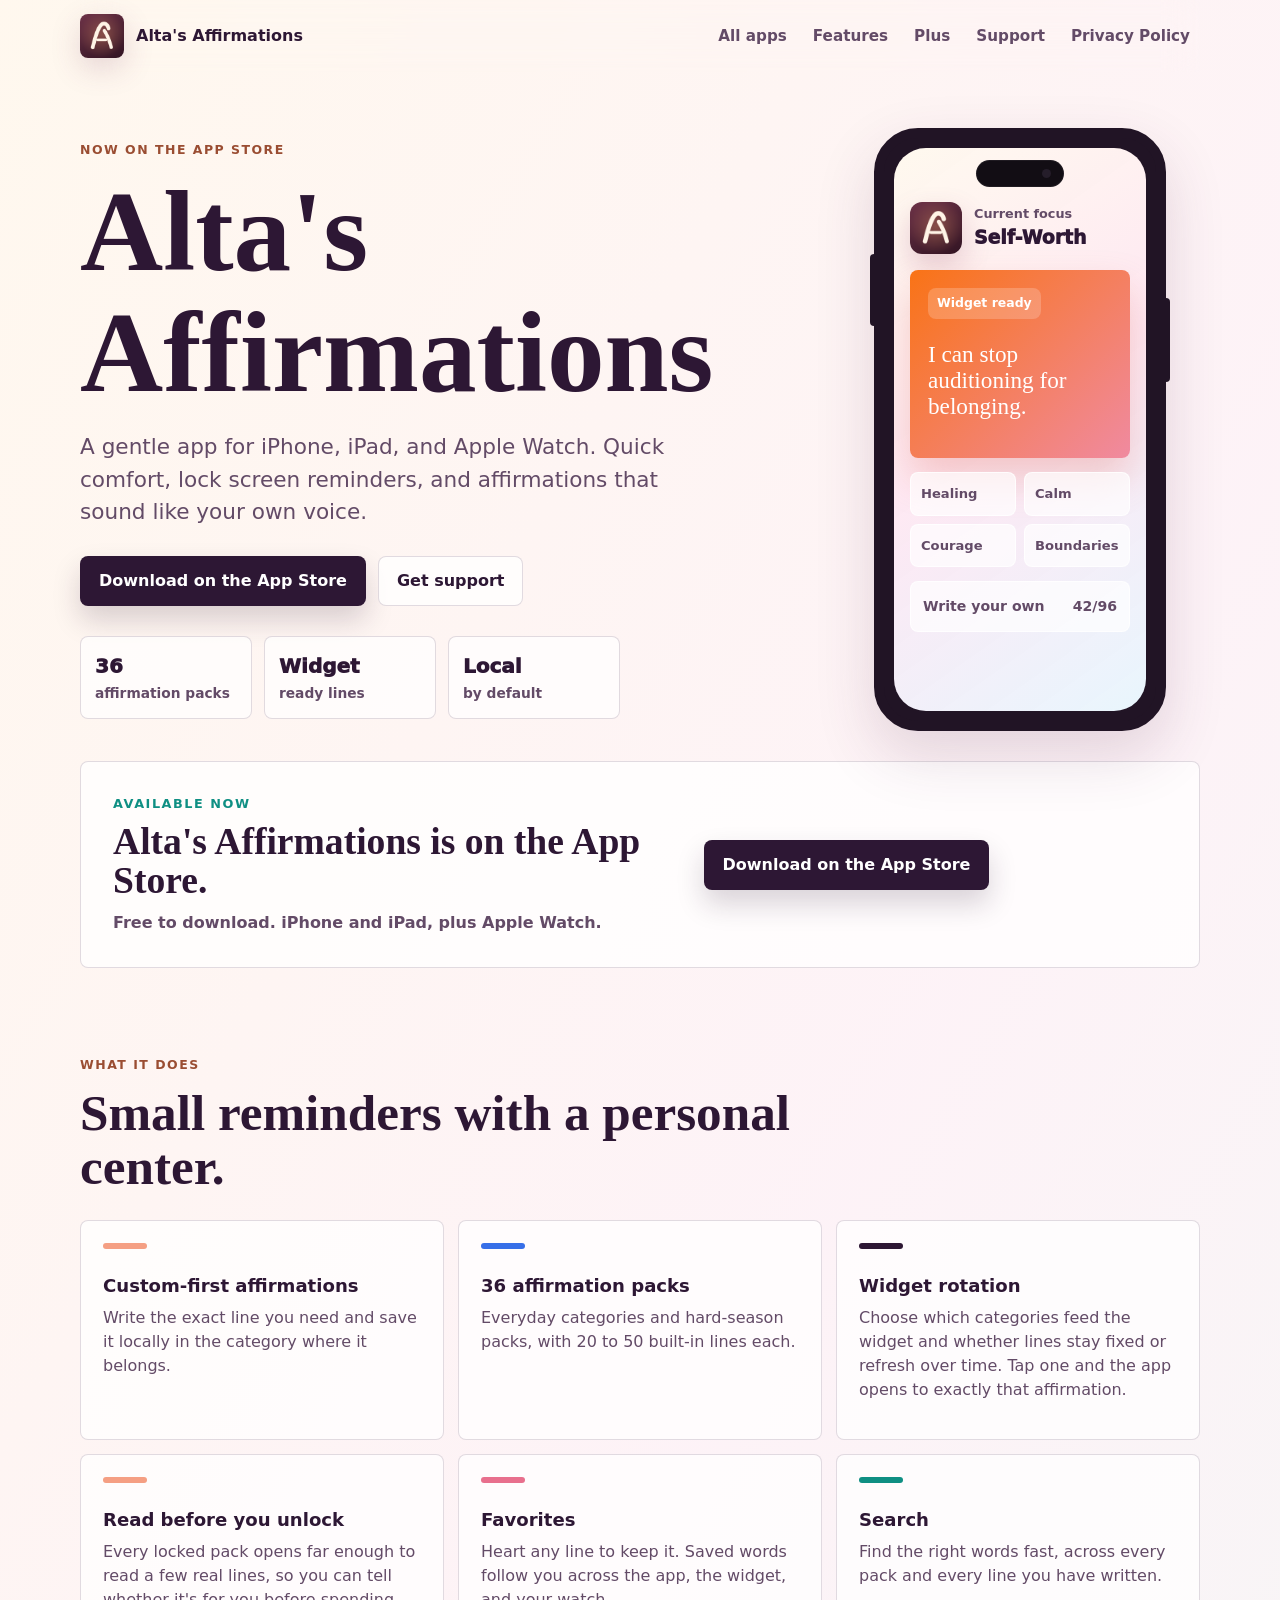
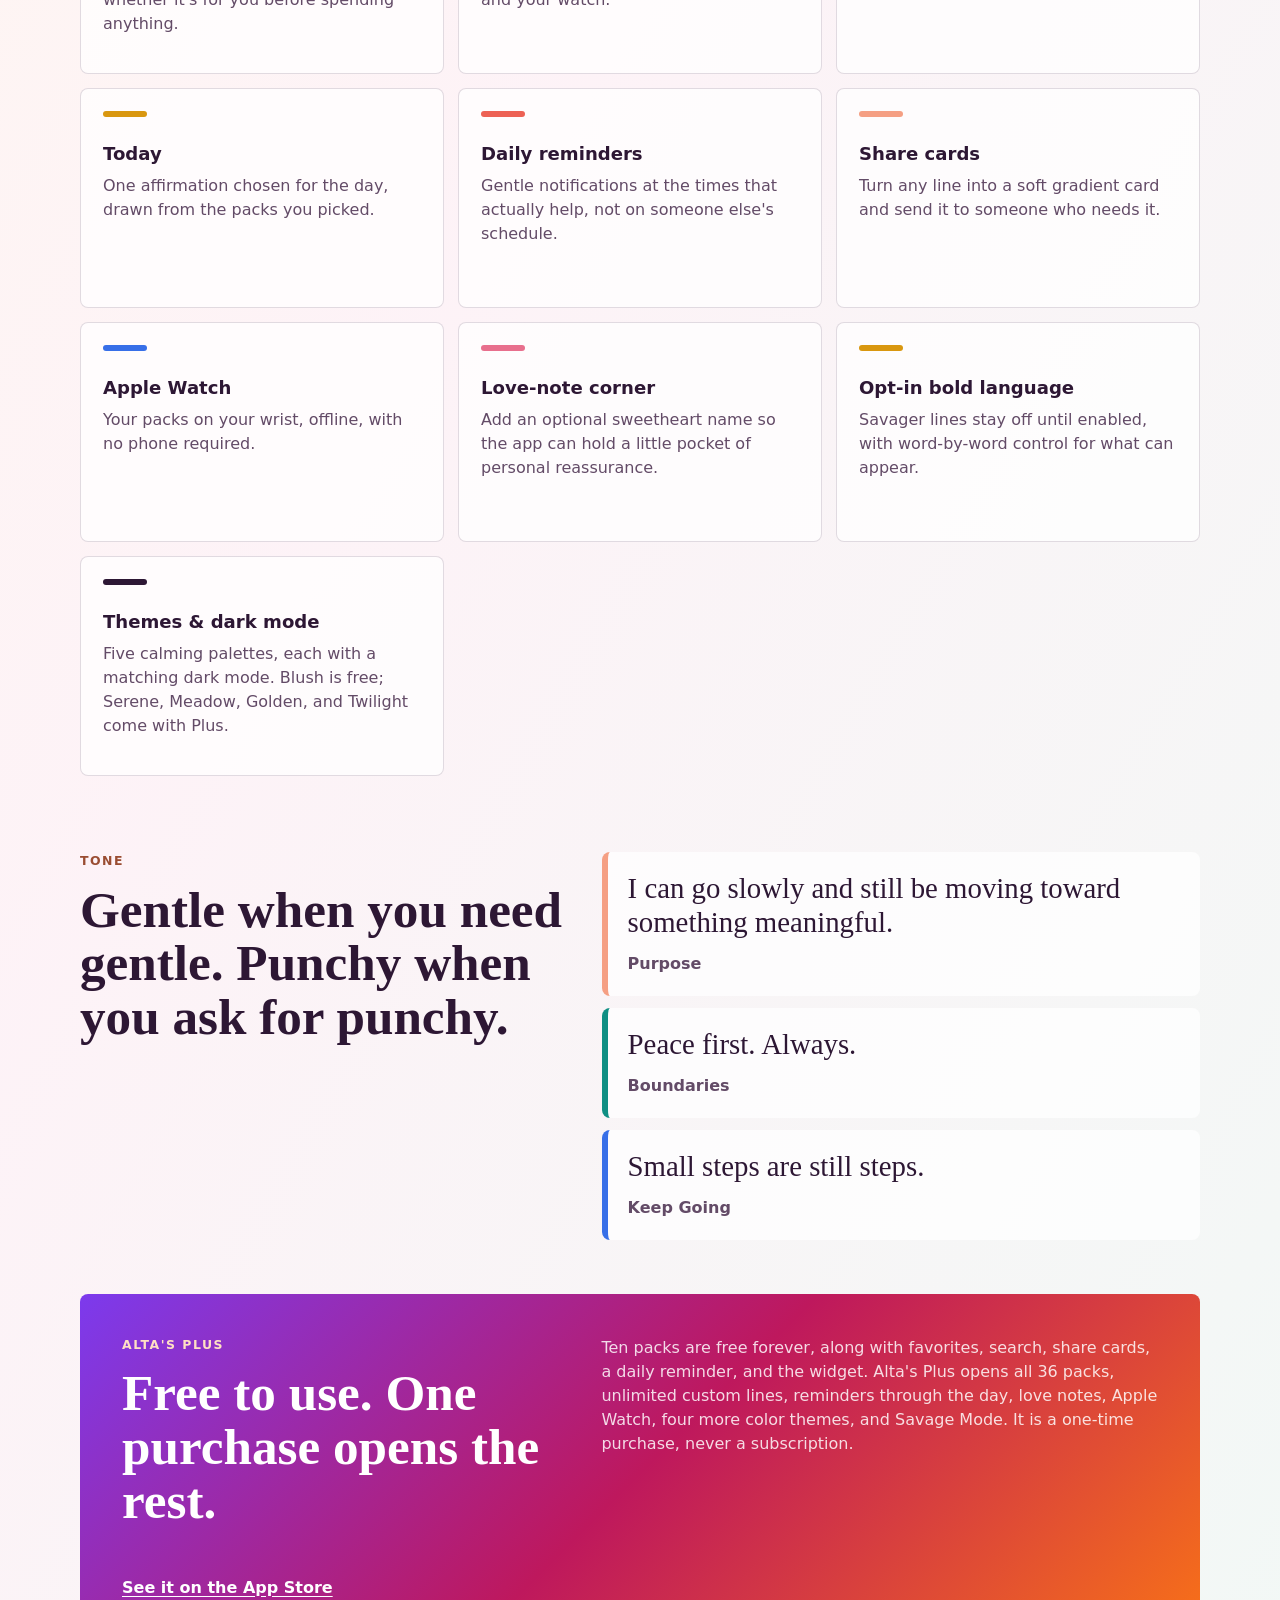
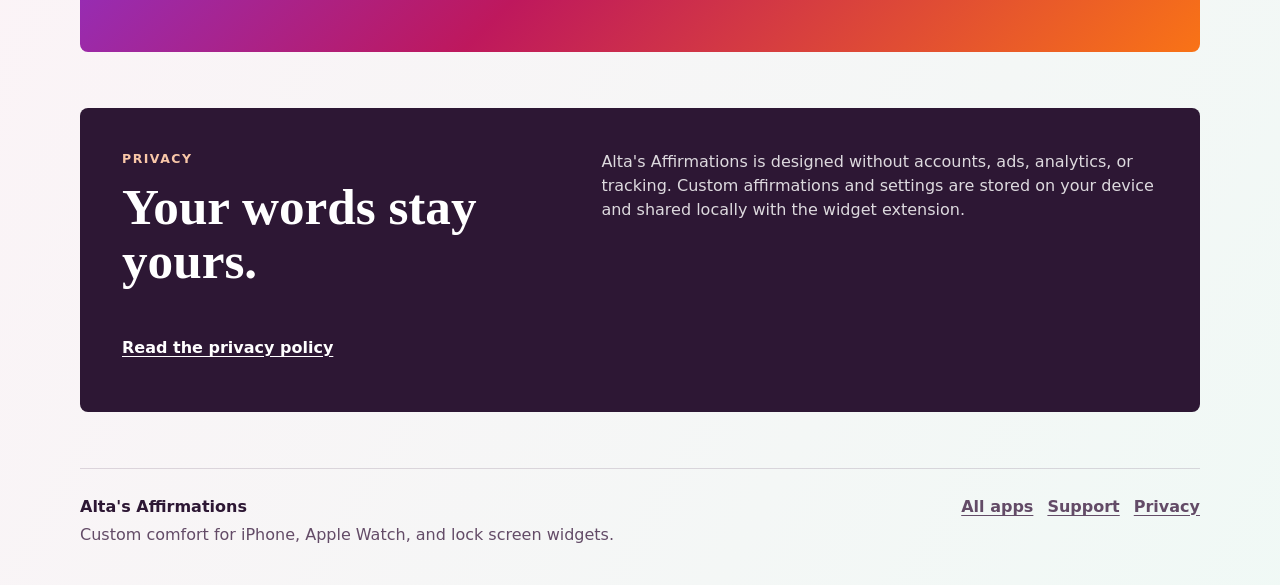
==== alta.html @ 6d61a482 "Not Beaten: three recovery articles, canonicals, sitemap" ====
<!doctype html>
<html lang="en">
  <head>
    <meta charset="utf-8">
    <meta name="viewport" content="width=device-width, initial-scale=1">
    <meta name="apple-itunes-app" content="app-id=6785084491">
    <title>Alta's Affirmations</title>
    <link rel="canonical" href="https://hinkson.github.io/altas-affirmations/alta.html">
    <meta
      name="description"
      content="A custom-first iPhone affirmation app for lock screen widgets, quick comfort, and words that sound like you. Now with Apple Watch, favorites, and dark mode."
    >
    <meta name="theme-color" content="#f6a08d">
    <meta property="og:title" content="Alta's Affirmations">
    <meta
      property="og:description"
      content="Custom affirmations, 36 life-event packs, lock screen widgets, and Apple Watch. Free to use, with a one-time unlock for the full library."
    >
    <meta property="og:type" content="website">
    <meta property="og:image" content="assets/app-icon.png">
    <link rel="icon" href="assets/app-icon.png">
    <link rel="apple-touch-icon" href="assets/app-icon.png">
    <link rel="manifest" href="site.webmanifest">
    <link rel="stylesheet" href="styles.css?v=studio-1">
  </head>
  <body>
    <a class="skip-link" href="#main">Skip to content</a>

    <header class="site-header">
      <a class="brand" href="alta.html" aria-label="Alta's Affirmations home">
        <img src="assets/app-icon.png" alt="" width="44" height="44">
        <span>Alta's Affirmations</span>
      </a>

      <nav class="site-nav" aria-label="Main navigation">
        <a href="index.html">All apps</a>
        <a href="#features">Features</a>
        <a href="#plus">Plus</a>
        <a href="support.html">Support</a>
        <a href="privacy.html">Privacy Policy</a>
      </nav>
    </header>

    <main id="main">
      <section class="hero section-band">
        <div class="hero-copy">
          <p class="eyebrow">Now on the App Store</p>
          <h1>Alta's Affirmations</h1>
          <p class="hero-lede">
            A gentle app for iPhone, iPad, and Apple Watch. Quick comfort, lock screen reminders, and affirmations that sound like your own voice.
          </p>
          <div class="hero-actions" aria-label="Primary actions">
            <a class="button button-primary" href="https://apps.apple.com/us/app/altas-affirmations/id6785084491" target="_blank" rel="noopener">Download on the App Store</a>
            <a class="button button-secondary" href="support.html">Get support</a>
          </div>
          <dl class="hero-stats" aria-label="App highlights">
            <div>
              <dt>36</dt>
              <dd>affirmation packs</dd>
            </div>
            <div>
              <dt>Widget</dt>
              <dd>ready lines</dd>
            </div>
            <div>
              <dt>Local</dt>
              <dd>by default</dd>
            </div>
          </dl>
        </div>

        <div class="hero-visual" aria-label="Preview of Alta's Affirmations">
          <div class="phone-frame">
            <span class="phone-island" aria-hidden="true"></span>
            <div class="phone-screen">
              <div class="screen-top">
                <img src="assets/app-icon.png" alt="" width="60" height="60">
                <div>
                  <p class="screen-kicker">Current focus</p>
                  <p class="screen-title">Self-Worth</p>
                </div>
              </div>

              <div class="affirmation-preview">
                <p class="preview-tag">Widget ready</p>
                <p class="preview-quote">I can stop auditioning for belonging.</p>
              </div>

              <div class="mini-grid" aria-hidden="true">
                <span>Healing</span>
                <span>Calm</span>
                <span>Courage</span>
                <span>Boundaries</span>
              </div>

              <div class="composer-preview" aria-hidden="true">
                <span>Write your own</span>
                <strong>42/96</strong>
              </div>
            </div>
          </div>
        </div>
      </section>

      <section class="launch-strip" id="app-store" aria-label="Availability">
        <div>
          <p class="strip-label">Available now</p>
          <h2>Alta's Affirmations is on the App Store.</h2>
          <p class="launch-note">Free to download. iPhone and iPad, plus Apple Watch.</p>
        </div>
        <p class="launch-cta">
          <a class="button button-primary" href="https://apps.apple.com/us/app/altas-affirmations/id6785084491" target="_blank" rel="noopener">Download on the App Store</a>
        </p>
      </section>

      <section class="section-band section-content" id="features">
        <div class="section-heading">
          <p class="eyebrow">What it does</p>
          <h2>Small reminders with a personal center.</h2>
        </div>

        <div class="feature-grid">
          <article class="feature-card">
            <span class="feature-mark mark-peach"></span>
            <h3>Custom-first affirmations</h3>
            <p>Write the exact line you need and save it locally in the category where it belongs.</p>
          </article>

          <article class="feature-card">
            <span class="feature-mark mark-blue"></span>
            <h3>36 affirmation packs</h3>
            <p>Everyday categories and hard-season packs, with 20 to 50 built-in lines each.</p>
          </article>

          <article class="feature-card">
            <span class="feature-mark mark-ink"></span>
            <h3>Widget rotation</h3>
            <p>Choose which categories feed the widget and whether lines stay fixed or refresh over time. Tap one and the app opens to exactly that affirmation.</p>
          </article>

          <article class="feature-card">
            <span class="feature-mark mark-peach"></span>
            <h3>Read before you unlock</h3>
            <p>Every locked pack opens far enough to read a few real lines, so you can tell whether it's for you before spending anything.</p>
          </article>

          <article class="feature-card">
            <span class="feature-mark mark-rose"></span>
            <h3>Favorites</h3>
            <p>Heart any line to keep it. Saved words follow you across the app, the widget, and your watch.</p>
          </article>

          <article class="feature-card">
            <span class="feature-mark mark-teal"></span>
            <h3>Search</h3>
            <p>Find the right words fast, across every pack and every line you have written.</p>
          </article>

          <article class="feature-card">
            <span class="feature-mark mark-gold"></span>
            <h3>Today</h3>
            <p>One affirmation chosen for the day, drawn from the packs you picked.</p>
          </article>

          <article class="feature-card">
            <span class="feature-mark mark-coral"></span>
            <h3>Daily reminders</h3>
            <p>Gentle notifications at the times that actually help, not on someone else's schedule.</p>
          </article>

          <article class="feature-card">
            <span class="feature-mark mark-peach"></span>
            <h3>Share cards</h3>
            <p>Turn any line into a soft gradient card and send it to someone who needs it.</p>
          </article>

          <article class="feature-card">
            <span class="feature-mark mark-blue"></span>
            <h3>Apple Watch</h3>
            <p>Your packs on your wrist, offline, with no phone required.</p>
          </article>

          <article class="feature-card">
            <span class="feature-mark mark-rose"></span>
            <h3>Love-note corner</h3>
            <p>Add an optional sweetheart name so the app can hold a little pocket of personal reassurance.</p>
          </article>

          <article class="feature-card">
            <span class="feature-mark mark-gold"></span>
            <h3>Opt-in bold language</h3>
            <p>Savager lines stay off until enabled, with word-by-word control for what can appear.</p>
          </article>

          <article class="feature-card">
            <span class="feature-mark mark-ink"></span>
            <h3>Themes &amp; dark mode</h3>
            <p>Five calming palettes, each with a matching dark mode. Blush is free; Serene, Meadow, Golden, and Twilight come with Plus.</p>
          </article>
        </div>
      </section>

      <section class="section-band split-section">
        <div class="section-heading">
          <p class="eyebrow">Tone</p>
          <h2>Gentle when you need gentle. Punchy when you ask for punchy.</h2>
        </div>
        <div class="quote-stack" aria-label="Example affirmation styles">
          <figure>
            <blockquote>I can go slowly and still be moving toward something meaningful.</blockquote>
            <figcaption>Purpose</figcaption>
          </figure>
          <figure>
            <blockquote>Peace first. Always.</blockquote>
            <figcaption>Boundaries</figcaption>
          </figure>
          <figure>
            <blockquote>Small steps are still steps.</blockquote>
            <figcaption>Keep Going</figcaption>
          </figure>
        </div>
      </section>

      <section class="privacy-panel privacy-panel--plus" id="plus">
        <div>
          <p class="eyebrow">Alta's Plus</p>
          <h2>Free to use. One purchase opens the rest.</h2>
        </div>
        <p>
          Ten packs are free forever, along with favorites, search, share cards, a daily reminder, and the widget. Alta's Plus opens all 36 packs, unlimited custom lines, reminders through the day, love notes, Apple Watch, four more color themes, and Savage Mode. It is a one-time purchase, never a subscription.
        </p>
        <a class="text-link" href="https://apps.apple.com/us/app/altas-affirmations/id6785084491" target="_blank" rel="noopener">See it on the App Store</a>
      </section>

      <section class="privacy-panel" id="privacy">
        <div>
          <p class="eyebrow">Privacy</p>
          <h2>Your words stay yours.</h2>
        </div>
        <p>
          Alta's Affirmations is designed without accounts, ads, analytics, or tracking. Custom affirmations and settings are stored on your device and shared locally with the widget extension.
        </p>
        <a class="text-link" href="privacy.html">Read the privacy policy</a>
      </section>
    </main>

    <footer class="site-footer">
      <div>
        <strong>Alta's Affirmations</strong>
        <p>Custom comfort for iPhone, Apple Watch, and lock screen widgets.</p>
      </div>
      <nav aria-label="Footer navigation">
        <a href="index.html">All apps</a>
        <a href="support.html">Support</a>
        <a href="privacy.html">Privacy</a>
      </nav>
    </footer>
  </body>
</html>
---- styles.css ----
:root {
  color-scheme: light;
  --ink: #2d1734;
  --muted: #634b67;
  --soft: #fff7f0;
  --paper: #fffdfa;
  --line: rgba(71, 38, 78, 0.16);
  --peach: #f59f83;
  --rose: #e86f8d;
  --teal: #0f8f83;
  --teal-soft: #35b0a3;
  --blue: #376fe8;
  --gold: #d9970f;
  --purple: #6d3bc5;
  --coral: #ed6154;
  --coral-soft: #f89652;
  --shadow: 0 24px 60px rgba(84, 45, 79, 0.16);
  --max: 1120px;
}

* {
  box-sizing: border-box;
}

html {
  scroll-behavior: smooth;
}

body {
  min-width: 320px;
  margin: 0;
  color: var(--ink);
  background:
    linear-gradient(120deg, rgba(255, 248, 238, 0.94), rgba(253, 242, 248, 0.88) 44%, rgba(239, 249, 246, 0.92)),
    var(--soft);
  font-family: ui-sans-serif, system-ui, -apple-system, BlinkMacSystemFont, "Segoe UI", sans-serif;
  line-height: 1.5;
}

img {
  display: block;
  max-width: 100%;
}

a {
  color: inherit;
}

.skip-link {
  position: absolute;
  top: 12px;
  left: 12px;
  z-index: 100;
  transform: translateY(-160%);
  border: 1px solid var(--line);
  border-radius: 8px;
  padding: 10px 12px;
  background: var(--paper);
  color: var(--ink);
  font-weight: 700;
}

.skip-link:focus {
  transform: translateY(0);
}

.site-header {
  position: sticky;
  top: 0;
  z-index: 20;
  display: flex;
  align-items: center;
  justify-content: space-between;
  gap: 24px;
  width: min(100% - 32px, var(--max));
  margin: 0 auto;
  padding: 14px 0;
  backdrop-filter: blur(16px);
}

.brand {
  display: inline-flex;
  align-items: center;
  gap: 12px;
  min-width: fit-content;
  text-decoration: none;
  font-weight: 800;
  letter-spacing: 0;
}

.brand img {
  border-radius: 8px;
  box-shadow: 0 10px 30px rgba(117, 55, 90, 0.18);
}

.site-nav {
  display: flex;
  align-items: center;
  justify-content: flex-end;
  gap: 6px;
  flex-wrap: wrap;
  color: var(--muted);
  font-size: 0.95rem;
  font-weight: 700;
}

.site-nav a {
  border-radius: 8px;
  padding: 8px 10px;
  text-decoration: none;
}

.site-nav a:hover,
.site-nav a:focus-visible,
.site-nav a[aria-current="page"] {
  background: rgba(255, 255, 255, 0.68);
  color: var(--ink);
  outline: none;
}

.section-band {
  width: min(100% - 32px, var(--max));
  margin: 0 auto;
}

.hero {
  display: grid;
  grid-template-columns: minmax(0, 1fr) minmax(280px, 360px);
  gap: clamp(32px, 6vw, 76px);
  align-items: center;
  padding: clamp(32px, 6vw, 56px) 0 30px;
}

.hero-copy {
  max-width: 680px;
}

.eyebrow {
  margin: 0 0 12px;
  color: #9a4d32;
  font-size: 0.78rem;
  font-weight: 900;
  letter-spacing: 0.12em;
  text-transform: uppercase;
}

h1,
h2,
h3,
p {
  margin-top: 0;
}

h1,
h2,
h3 {
  line-height: 1.05;
  letter-spacing: 0;
}

h1 {
  max-width: 780px;
  margin-bottom: 18px;
  font-family: ui-serif, Georgia, Cambria, "Times New Roman", serif;
  font-size: clamp(3.3rem, 9vw, 7.4rem);
}

h2 {
  margin-bottom: 14px;
  font-family: ui-serif, Georgia, Cambria, "Times New Roman", serif;
  font-size: clamp(2rem, 4vw, 3.4rem);
}

h3 {
  margin-bottom: 10px;
  font-size: 1.13rem;
}

.hero-lede {
  max-width: 640px;
  margin-bottom: 28px;
  color: var(--muted);
  font-size: clamp(1.1rem, 2vw, 1.35rem);
}

.hero-actions {
  display: flex;
  flex-wrap: wrap;
  gap: 12px;
  margin-bottom: 30px;
}

.button {
  display: inline-flex;
  align-items: center;
  justify-content: center;
  min-height: 48px;
  border: 1px solid transparent;
  border-radius: 8px;
  padding: 12px 18px;
  text-decoration: none;
  font-weight: 900;
}

.button-primary {
  background: var(--ink);
  color: #fff;
  box-shadow: 0 14px 28px rgba(45, 23, 52, 0.18);
}

.button-primary:hover,
.button-primary:focus-visible {
  background: #422449;
}

.button-secondary {
  border-color: var(--line);
  background: rgba(255, 255, 255, 0.76);
  color: var(--ink);
}

.button-secondary:hover,
.button-secondary:focus-visible {
  background: #fff;
}

.hero-stats {
  display: grid;
  grid-template-columns: repeat(3, minmax(0, 1fr));
  gap: 12px;
  max-width: 540px;
  margin: 0;
}

.hero-stats div {
  border: 1px solid var(--line);
  border-radius: 8px;
  padding: 14px;
  background: rgba(255, 255, 255, 0.7);
}

.hero-stats dt {
  font-size: 1.25rem;
  font-weight: 950;
}

.hero-stats dd {
  margin: 2px 0 0;
  color: var(--muted);
  font-size: 0.86rem;
  font-weight: 700;
}

.hero-visual {
  display: flex;
  justify-content: center;
}

.phone-frame {
  position: relative;
  width: min(100%, 292px);
  aspect-ratio: 9 / 18.6;
  border: 10px solid #211425;
  border-radius: 44px;
  padding: 10px;
  background: #211425;
  box-shadow: var(--shadow);
}

.phone-frame::before,
.phone-frame::after {
  content: "";
  position: absolute;
  background: #211425;
}

.phone-frame::before {
  left: -14px;
  top: 116px;
  width: 4px;
  height: 72px;
  border-radius: 4px 0 0 4px;
}

.phone-frame::after {
  right: -14px;
  top: 160px;
  width: 4px;
  height: 84px;
  border-radius: 0 4px 4px 0;
}

.phone-island {
  position: absolute;
  top: 22px;
  left: 50%;
  z-index: 2;
  width: 88px;
  height: 27px;
  transform: translateX(-50%);
  border-radius: 999px;
  background: #120d14;
  box-shadow: inset 0 0 0 1px rgba(255, 255, 255, 0.06);
}

.phone-island::after {
  content: "";
  position: absolute;
  top: 9px;
  right: 13px;
  width: 9px;
  height: 9px;
  border-radius: 50%;
  background: #251d2a;
}

.phone-screen {
  display: flex;
  flex-direction: column;
  height: 100%;
  min-height: 0;
  overflow: hidden;
  border-radius: 32px;
  padding: 54px 16px 16px;
  background:
    linear-gradient(145deg, rgba(255, 249, 239, 0.96), rgba(254, 231, 243, 0.95) 48%, rgba(230, 246, 255, 0.9)),
    #fff6ef;
}

.screen-top {
  display: flex;
  align-items: center;
  gap: 12px;
  margin-bottom: 16px;
}

.screen-top img {
  width: 52px;
  height: 52px;
  border-radius: 12px;
  box-shadow: 0 12px 28px rgba(144, 59, 94, 0.22);
}

.screen-kicker,
.screen-title {
  margin: 0;
}

.screen-kicker {
  color: var(--muted);
  font-size: 0.8rem;
  font-weight: 800;
}

.screen-title {
  font-size: 1.18rem;
  font-weight: 950;
}

.affirmation-preview {
  min-height: 188px;
  border-radius: 8px;
  padding: 18px;
  background: linear-gradient(135deg, #f97316, #f08aa0);
  color: #fff;
  box-shadow: 0 20px 38px rgba(218, 103, 85, 0.28);
}

.preview-tag {
  display: inline-flex;
  margin-bottom: 22px;
  border-radius: 8px;
  padding: 6px 9px;
  background: rgba(255, 255, 255, 0.2);
  font-size: 0.78rem;
  font-weight: 900;
}

.preview-quote {
  margin: 0;
  font-family: ui-serif, Georgia, Cambria, "Times New Roman", serif;
  font-size: 1.45rem;
  line-height: 1.12;
}

.mini-grid {
  display: grid;
  grid-template-columns: repeat(2, minmax(0, 1fr));
  gap: 8px;
  margin-top: 14px;
}

.mini-grid span,
.composer-preview {
  border: 1px solid rgba(255, 255, 255, 0.78);
  border-radius: 8px;
  background: rgba(255, 255, 255, 0.68);
  color: var(--muted);
  font-weight: 850;
}

.mini-grid span {
  padding: 11px 10px;
  font-size: 0.82rem;
}

.composer-preview {
  display: flex;
  justify-content: space-between;
  gap: 12px;
  margin-top: 14px;
  padding: 14px 12px;
  font-size: 0.88rem;
}

.launch-strip {
  display: grid;
  grid-template-columns: minmax(0, 1.1fr) minmax(220px, 0.9fr);
  gap: 24px;
  align-items: center;
  width: min(100% - 32px, var(--max));
  margin: 0 auto 34px;
  border: 1px solid var(--line);
  border-radius: 8px;
  padding: clamp(22px, 4vw, 32px);
  background: rgba(255, 255, 255, 0.76);
}

.strip-label {
  margin-bottom: 8px;
  color: var(--teal);
  font-size: 0.8rem;
  font-weight: 900;
  letter-spacing: 0.12em;
  text-transform: uppercase;
}

.launch-strip h2 {
  margin: 0;
  font-size: clamp(1.5rem, 3vw, 2.35rem);
}

.launch-note {
  margin-top: 10px;
}

.launch-strip p:last-child {
  margin-bottom: 0;
  color: var(--muted);
  font-weight: 650;
}

.section-content {
  padding: 54px 0 22px;
}

.section-heading {
  max-width: 760px;
  margin-bottom: 26px;
}

.section-heading p:last-child {
  color: var(--muted);
}

.feature-grid {
  display: grid;
  grid-template-columns: repeat(3, minmax(0, 1fr));
  gap: 14px;
}

.feature-card {
  min-height: 220px;
  border: 1px solid var(--line);
  border-radius: 8px;
  padding: 22px;
  background: rgba(255, 255, 255, 0.74);
}

.feature-card p {
  margin-bottom: 0;
  color: var(--muted);
}

.feature-mark {
  display: block;
  width: 44px;
  height: 6px;
  margin-bottom: 28px;
  border-radius: 8px;
}

.mark-peach {
  background: var(--peach);
}

.mark-teal {
  background: var(--teal);
}

.mark-blue {
  background: var(--blue);
}

.mark-rose {
  background: var(--rose);
}

.mark-gold {
  background: var(--gold);
}

.mark-ink {
  background: var(--ink);
}

.split-section {
  display: grid;
  grid-template-columns: minmax(0, 0.9fr) minmax(320px, 1.1fr);
  gap: 32px;
  align-items: start;
  padding: 54px 0;
}

.quote-stack {
  display: grid;
  gap: 12px;
}

.quote-stack figure {
  margin: 0;
  border-left: 6px solid var(--peach);
  border-radius: 8px;
  padding: 20px;
  background: rgba(255, 255, 255, 0.76);
}

.quote-stack figure:nth-child(2) {
  border-left-color: var(--teal);
}

.quote-stack figure:nth-child(3) {
  border-left-color: var(--blue);
}

.quote-stack blockquote {
  margin: 0 0 12px;
  font-family: ui-serif, Georgia, Cambria, "Times New Roman", serif;
  font-size: clamp(1.25rem, 3vw, 1.8rem);
  line-height: 1.18;
}

.quote-stack figcaption {
  color: var(--muted);
  font-weight: 850;
}

.privacy-panel {
  display: grid;
  grid-template-columns: minmax(0, 0.9fr) minmax(280px, 1.1fr);
  gap: 24px;
  width: min(100% - 32px, var(--max));
  margin: 0 auto 56px;
  border-radius: 8px;
  padding: clamp(24px, 5vw, 42px);
  background: #2d1734;
  color: #fff;
}

.privacy-panel .eyebrow {
  color: #f9c7a8;
}

.privacy-panel p {
  color: rgba(255, 255, 255, 0.84);
}

.privacy-panel .text-link {
  color: #fff;
}

.text-link {
  display: inline-flex;
  align-items: center;
  min-height: 44px;
  color: var(--purple);
  font-weight: 900;
  text-underline-offset: 0.2em;
}

.site-footer {
  display: flex;
  align-items: flex-start;
  justify-content: space-between;
  gap: 24px;
  width: min(100% - 32px, var(--max));
  margin: 0 auto;
  border-top: 1px solid var(--line);
  padding: 26px 0 38px;
  color: var(--muted);
}

.site-footer strong {
  display: block;
  margin-bottom: 4px;
  color: var(--ink);
}

.site-footer p {
  margin-bottom: 0;
}

.site-footer nav {
  display: flex;
  gap: 14px;
  flex-wrap: wrap;
  font-weight: 800;
}

.site-footer a {
  text-underline-offset: 0.2em;
}

.legal-page,
.support-page {
  width: min(100% - 32px, 900px);
  margin: 0 auto;
}

.legal-hero,
.support-hero {
  padding: clamp(44px, 7vw, 76px) 0 28px;
}

.legal-hero h1,
.support-hero h1 {
  font-size: clamp(2.8rem, 8vw, 5.8rem);
}

.legal-hero p,
.support-hero p {
  max-width: 720px;
  color: var(--muted);
  font-size: 1.15rem;
}

.legal-content,
.support-layout {
  margin-bottom: 56px;
}

.legal-content {
  border: 1px solid var(--line);
  border-radius: 8px;
  padding: clamp(22px, 5vw, 42px);
  background: rgba(255, 255, 255, 0.76);
}

.legal-content h2 {
  margin: 34px 0 10px;
  font-family: ui-sans-serif, system-ui, -apple-system, BlinkMacSystemFont, "Segoe UI", sans-serif;
  font-size: 1.3rem;
}

.legal-content h2:first-child {
  margin-top: 0;
}

.legal-content p {
  color: var(--muted);
}

.support-layout {
  display: grid;
  grid-template-columns: repeat(2, minmax(0, 1fr));
  gap: 14px;
}

.support-card {
  border: 1px solid var(--line);
  border-radius: 8px;
  padding: 24px;
  background: rgba(255, 255, 255, 0.76);
}

.contact-card {
  background: linear-gradient(135deg, rgba(249, 159, 131, 0.32), rgba(15, 143, 131, 0.14)), rgba(255, 255, 255, 0.9);
}

.support-card p,
.support-card dd,
.plain-list {
  color: var(--muted);
}

.faq-list {
  margin: 0;
}

.faq-list dt {
  margin-top: 18px;
  color: var(--ink);
  font-weight: 900;
}

.faq-list dt:first-child {
  margin-top: 0;
}

.faq-list dd {
  margin: 6px 0 0;
}

.plain-list {
  margin: 0;
  padding-left: 1.1rem;
}

.plain-list li + li {
  margin-top: 8px;
}

/* ---- Studio landing (Apps) ---- */
.brand-mark {
  display: inline-flex;
  align-items: center;
  justify-content: center;
  width: 32px;
  height: 32px;
  border-radius: 9px;
  background: linear-gradient(135deg, var(--peach), var(--coral));
  color: #fff;
  font-size: 1rem;
  box-shadow: 0 10px 24px rgba(217, 103, 85, 0.28);
}

.studio-hero {
  max-width: 820px;
  padding: clamp(40px, 8vw, 88px) 0 clamp(24px, 4vw, 40px);
}

.studio-hero h1 {
  font-size: clamp(2.9rem, 8vw, 5.6rem);
}

.apps-grid {
  display: grid;
  grid-template-columns: repeat(2, minmax(0, 1fr));
  gap: 18px;
  padding-bottom: clamp(36px, 6vw, 60px);
}

.app-card {
  display: flex;
  flex-direction: column;
  overflow: hidden;
  border: 1px solid var(--line);
  border-top: 5px solid var(--peach);
  border-radius: 12px;
  padding: clamp(22px, 3.5vw, 32px);
  background: rgba(255, 255, 255, 0.82);
  box-shadow: 0 18px 44px rgba(84, 45, 79, 0.10);
}

.app-card--coral {
  border-top-color: var(--coral);
}

.app-card-head {
  display: flex;
  align-items: center;
  gap: 16px;
  margin-bottom: 18px;
}

.app-card-icon {
  width: 76px;
  height: 76px;
  border-radius: 18px;
  box-shadow: 0 12px 28px rgba(144, 59, 94, 0.20);
}

.app-card-head h2 {
  margin-bottom: 4px;
  font-size: clamp(1.5rem, 3vw, 2rem);
}

.app-card-tag {
  margin: 0;
  color: var(--muted);
  font-weight: 800;
  font-size: 0.92rem;
}

.app-card-status {
  display: inline-flex;
  align-items: center;
  gap: 6px;
  margin: 8px 0 0;
  border: 1px solid var(--line);
  border-radius: 999px;
  padding: 3px 10px;
  color: var(--muted);
  font-size: 0.72rem;
  font-weight: 900;
  letter-spacing: 0.06em;
  text-transform: uppercase;
}

.app-card-status::before {
  content: "";
  width: 7px;
  height: 7px;
  border-radius: 50%;
  background: currentColor;
}

.app-card-desc {
  color: var(--muted);
  font-size: 1.02rem;
}

.app-card-points {
  margin: 0 0 24px;
  padding-left: 1.15rem;
  color: var(--muted);
}

.app-card-points li + li {
  margin-top: 7px;
}

.app-card-actions {
  display: flex;
  flex-wrap: wrap;
  align-items: center;
  gap: 8px 18px;
  margin-top: auto;
}

.mark-coral {
  background: var(--coral);
}

/* ---- Not Beaten coral theme ---- */
.theme-coral .button-primary {
  background: linear-gradient(135deg, var(--coral-soft), var(--coral));
  box-shadow: 0 14px 28px rgba(217, 97, 84, 0.26);
}

.theme-coral .button-primary:hover,
.theme-coral .button-primary:focus-visible {
  background: linear-gradient(135deg, #f28a4a, #e2554a);
}

.theme-coral .text-link {
  color: var(--coral);
}

.phone-screen--coral {
  background:
    linear-gradient(155deg, rgba(255, 246, 236, 0.96), rgba(255, 231, 216, 0.95) 52%, rgba(255, 219, 205, 0.92)),
    #fff4ec;
}

.day-hero {
  display: flex;
  flex-direction: column;
  align-items: center;
  justify-content: center;
  min-height: 188px;
  border-radius: 18px;
  padding: 20px;
  background: linear-gradient(135deg, #f89652, #ed6154);
  color: #fff;
  text-align: center;
  box-shadow: 0 20px 38px rgba(218, 103, 85, 0.30);
}

.day-label {
  margin: 0;
  font-size: 0.86rem;
  font-weight: 900;
  letter-spacing: 0.28em;
  opacity: 0.9;
}

.day-number {
  margin: 2px 0 6px;
  font-family: ui-serif, Georgia, Cambria, "Times New Roman", serif;
  font-size: 4.6rem;
  font-weight: 900;
  line-height: 1;
}

.day-caption {
  margin: 0;
  font-size: 0.98rem;
  font-weight: 700;
  opacity: 0.95;
}

.privacy-panel--coral {
  background: linear-gradient(135deg, #b8443a, #7a2822);
}

.privacy-panel--coral .eyebrow {
  color: #ffd7c4;
}

/* Echoes the gradient on the in-app Alta's Plus screen. */
.privacy-panel--plus {
  background: linear-gradient(135deg, #7c3aed, #be185d, #f97316);
}

.privacy-panel--plus .eyebrow {
  color: #ffe0c4;
}

.contact-card--coral {
  background: linear-gradient(135deg, rgba(237, 97, 84, 0.30), rgba(249, 150, 82, 0.16)), rgba(255, 255, 255, 0.9);
}

/* ---- Wait, Did I? teal theme ---- */
.app-card--teal {
  border-top-color: var(--teal);
}

.theme-teal .button-primary {
  background: linear-gradient(135deg, var(--teal-soft), var(--teal));
  box-shadow: 0 14px 28px rgba(15, 143, 131, 0.26);
}

.theme-teal .button-primary:hover,
.theme-teal .button-primary:focus-visible {
  background: linear-gradient(135deg, #2ba99d, #0c7c72);
}

.theme-teal .text-link {
  color: var(--teal);
}

.phone-screen--teal {
  background:
    linear-gradient(155deg, rgba(233, 248, 246, 0.96), rgba(213, 240, 238, 0.95) 52%, rgba(198, 232, 232, 0.92)),
    #eef8f6;
}

/* All-clear hero + mini checklist inside the phone mockup */
.clear-hero {
  display: flex;
  flex-direction: column;
  align-items: center;
  justify-content: center;
  min-height: 172px;
  border-radius: 18px;
  padding: 20px;
  background: linear-gradient(135deg, #2ba0a2, #0c667f);
  color: #fff;
  text-align: center;
  box-shadow: 0 20px 38px rgba(12, 102, 127, 0.30);
}

.clear-check {
  display: flex;
  align-items: center;
  justify-content: center;
  width: 58px;
  height: 58px;
  margin-bottom: 8px;
  border-radius: 50%;
  background: rgba(255, 255, 255, 0.18);
  font-size: 2rem;
  font-weight: 900;
  line-height: 1;
}

.clear-title {
  margin: 0;
  font-size: 1.7rem;
  font-weight: 900;
}

.clear-caption {
  margin: 4px 0 0;
  font-size: 0.95rem;
  font-weight: 700;
  opacity: 0.95;
}

.check-list {
  margin: 14px 0 0;
  padding: 0;
  list-style: none;
  display: grid;
  gap: 8px;
}

.check-list li {
  position: relative;
  padding: 10px 12px 10px 38px;
  border-radius: 12px;
  background: rgba(255, 255, 255, 0.72);
  color: var(--ink);
  font-weight: 700;
  font-size: 0.9rem;
  box-shadow: 0 8px 18px rgba(12, 102, 127, 0.10);
}

.check-list li::before {
  content: "\2713";
  position: absolute;
  left: 12px;
  top: 50%;
  transform: translateY(-50%);
  display: flex;
  align-items: center;
  justify-content: center;
  width: 18px;
  height: 18px;
  border-radius: 50%;
  background: var(--teal);
  color: #fff;
  font-size: 0.7rem;
  font-weight: 900;
}

.privacy-panel--teal {
  background: linear-gradient(135deg, #0c7c72, #063f4d);
}

.privacy-panel--teal .eyebrow {
  color: #bfeee7;
}

.contact-card--teal {
  background: linear-gradient(135deg, rgba(15, 143, 131, 0.28), rgba(53, 176, 163, 0.16)), rgba(255, 255, 255, 0.9);
}

@media (max-width: 880px) {
  .apps-grid {
    grid-template-columns: 1fr;
  }

  .site-header {
    position: static;
    align-items: flex-start;
    flex-direction: column;
    gap: 12px;
  }

  .site-nav {
    justify-content: flex-start;
  }

  .hero,
  .split-section,
  .privacy-panel,
  .launch-strip {
    grid-template-columns: 1fr;
  }

  .hero {
    padding-top: 28px;
  }

  .hero-visual {
    justify-content: flex-start;
  }

  .phone-frame {
    max-width: 292px;
  }

  .feature-grid,
  .support-layout {
    grid-template-columns: repeat(2, minmax(0, 1fr));
  }
}

@media (max-width: 620px) {
  .section-band,
  .site-header,
  .site-footer,
  .launch-strip,
  .privacy-panel,
  .legal-page,
  .support-page {
    width: min(100% - 24px, var(--max));
  }

  .brand span {
    font-size: 0.96rem;
  }

  .site-nav {
    width: 100%;
    gap: 4px;
    font-size: 0.9rem;
  }

  .site-nav a {
    padding: 8px;
  }

  h1 {
    font-size: clamp(2.7rem, 16vw, 4.4rem);
  }

  h2 {
    font-size: clamp(1.85rem, 10vw, 2.7rem);
  }

  .feature-grid,
  .support-layout {
    grid-template-columns: 1fr;
  }

  .phone-frame {
    width: min(100%, 258px);
    border-width: 8px;
    border-radius: 40px;
    padding: 8px;
  }

  .phone-frame::before {
    left: -11px;
    top: 96px;
    width: 3px;
    height: 58px;
  }

  .phone-frame::after {
    right: -11px;
    top: 136px;
    width: 3px;
    height: 68px;
  }

  .phone-island {
    top: 18px;
    width: 76px;
    height: 24px;
  }

  .phone-screen {
    border-radius: 30px;
    padding: 46px 13px 13px;
  }

  .screen-top {
    gap: 10px;
    margin-bottom: 12px;
  }

  .screen-top img {
    width: 46px;
    height: 46px;
  }

  .affirmation-preview {
    min-height: 158px;
    padding: 16px;
  }

  .preview-tag {
    margin-bottom: 14px;
  }

  .preview-quote {
    font-size: 1.24rem;
  }

  .mini-grid,
  .composer-preview {
    display: none;
  }

  .hero-stats {
    grid-template-columns: repeat(3, minmax(0, 1fr));
  }

  .hero-stats div {
    padding: 10px 8px;
  }

  .hero-stats dt {
    font-size: 1rem;
  }

  .hero-stats dd {
    font-size: 0.73rem;
  }

  .site-footer {
    flex-direction: column;
  }
}
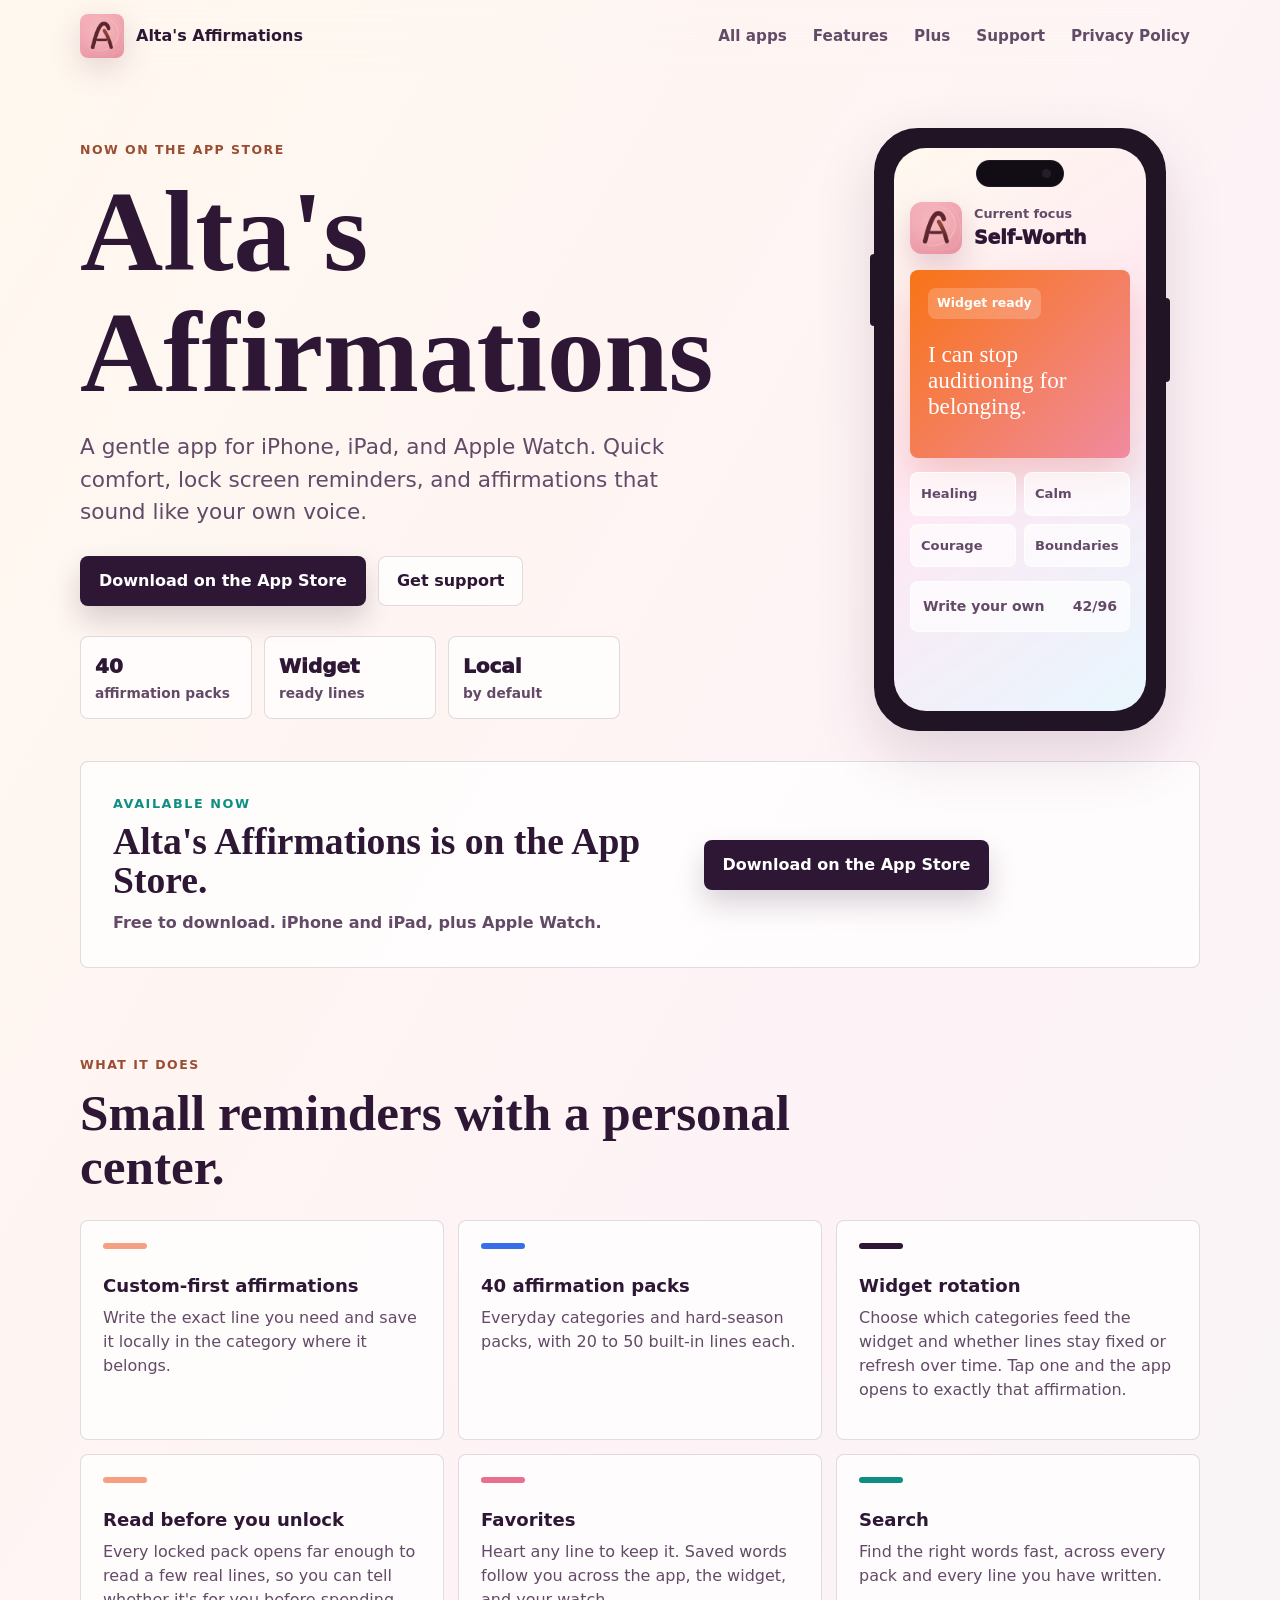
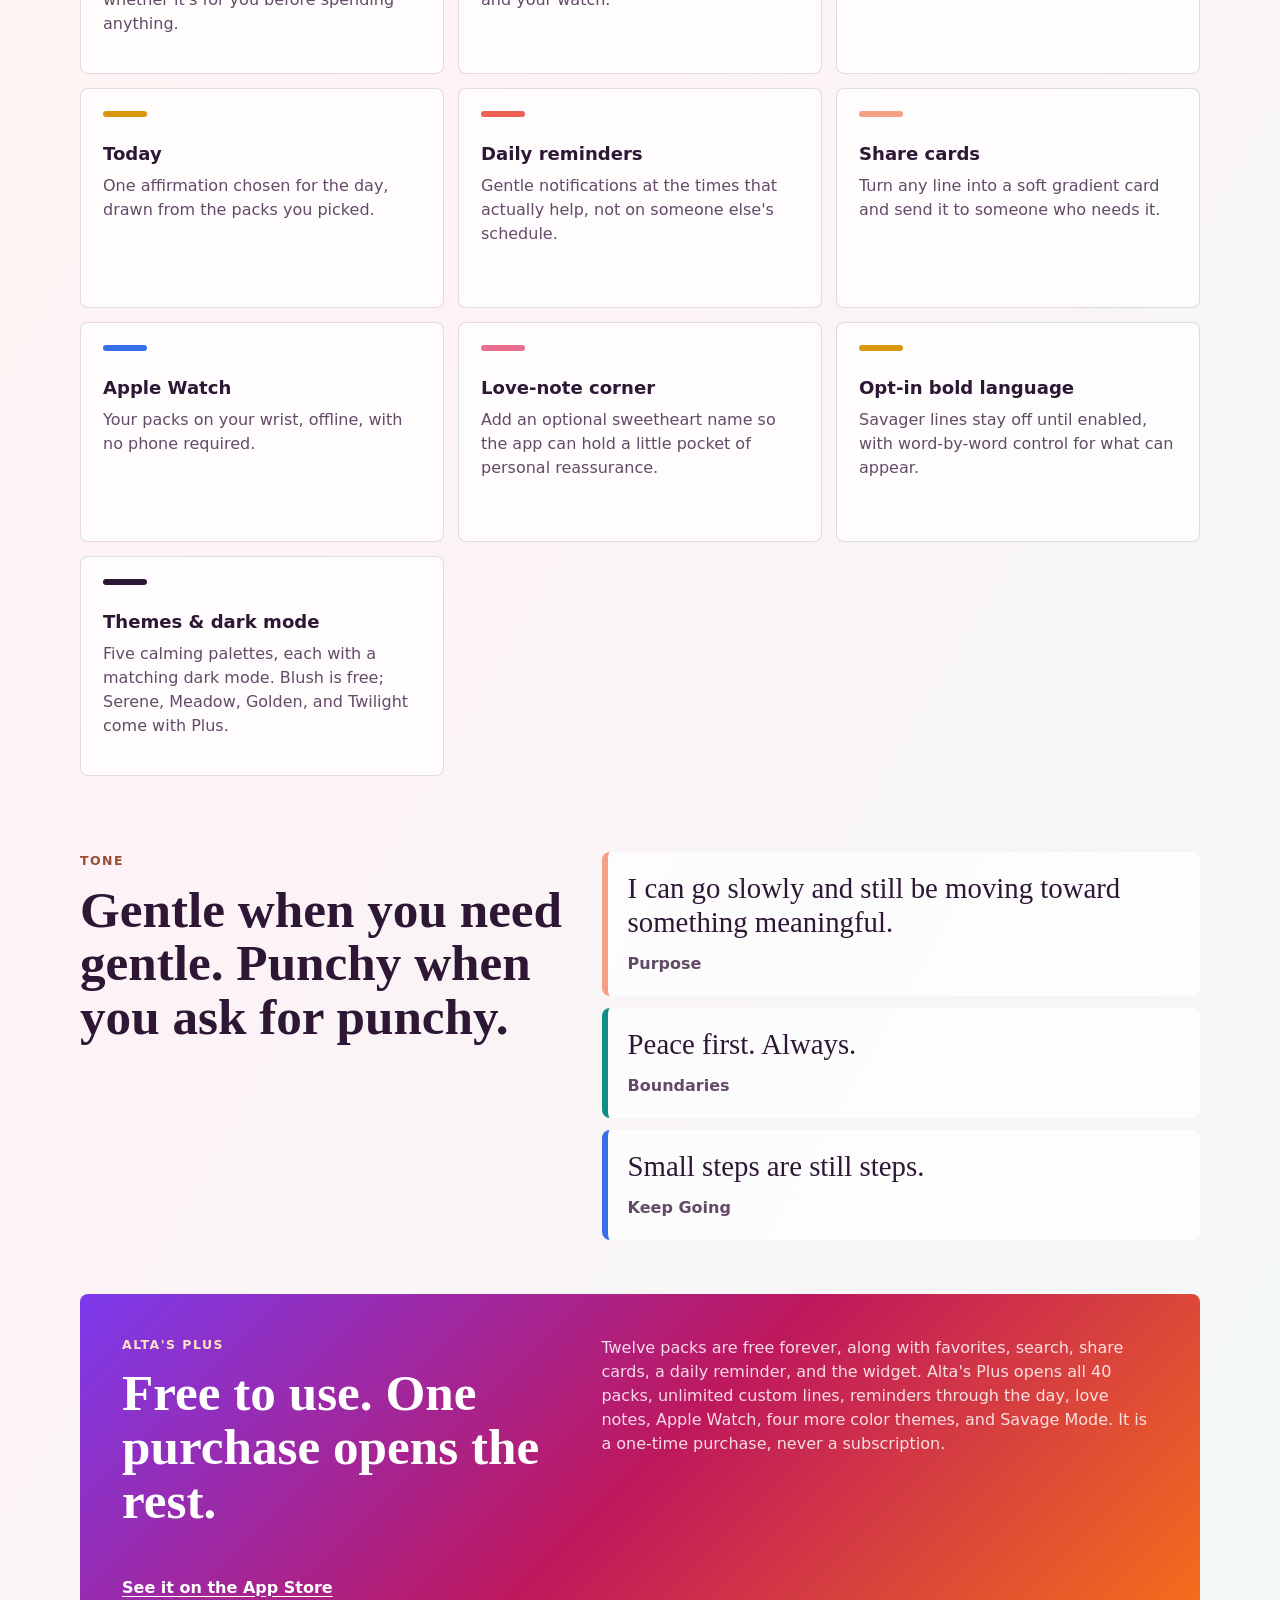
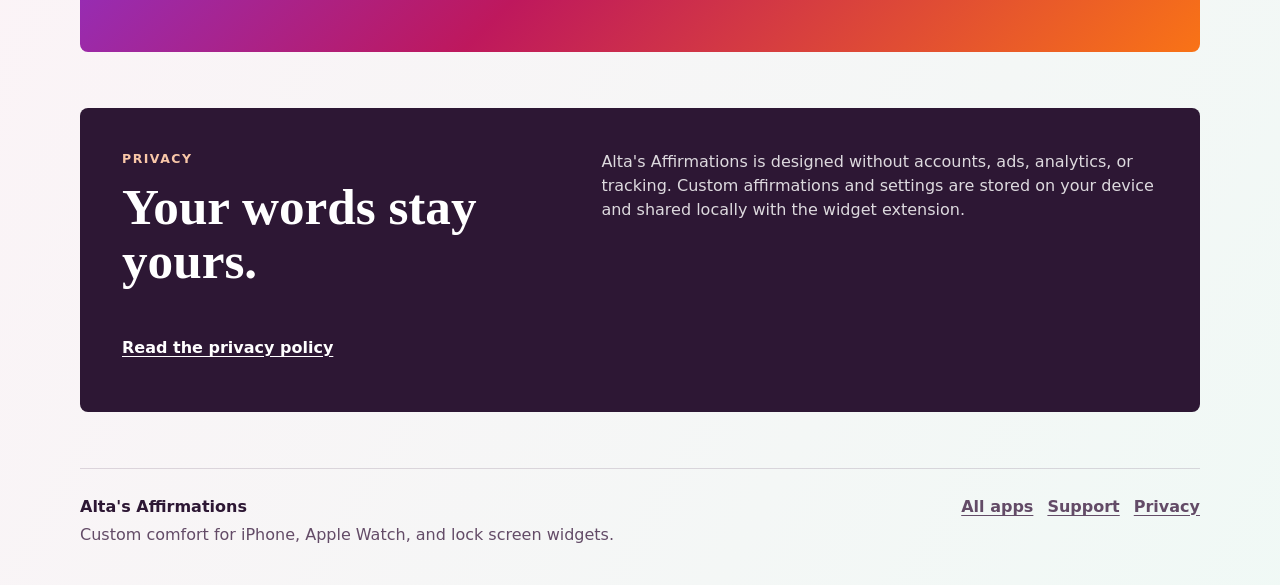
==== commit 796896af: "Alta's 2.5: blush icon, 40 packs, 12 free" ====
--- a/alta.html
+++ b/alta.html
@@ -14,7 +14,7 @@
     <meta property="og:title" content="Alta's Affirmations">
     <meta
       property="og:description"
-      content="Custom affirmations, 36 life-event packs, lock screen widgets, and Apple Watch. Free to use, with a one-time unlock for the full library."
+      content="Custom affirmations, 40 life-event packs, lock screen widgets, and Apple Watch. Free to use, with a one-time unlock for the full library."
     >
     <meta property="og:type" content="website">
     <meta property="og:image" content="assets/app-icon.png">
@@ -55,7 +55,7 @@
           </div>
           <dl class="hero-stats" aria-label="App highlights">
             <div>
-              <dt>36</dt>
+              <dt>40</dt>
               <dd>affirmation packs</dd>
             </div>
             <div>
@@ -128,7 +128,7 @@
 
           <article class="feature-card">
             <span class="feature-mark mark-blue"></span>
-            <h3>36 affirmation packs</h3>
+            <h3>40 affirmation packs</h3>
             <p>Everyday categories and hard-season packs, with 20 to 50 built-in lines each.</p>
           </article>
 
@@ -227,7 +227,7 @@
           <h2>Free to use. One purchase opens the rest.</h2>
         </div>
         <p>
-          Ten packs are free forever, along with favorites, search, share cards, a daily reminder, and the widget. Alta's Plus opens all 36 packs, unlimited custom lines, reminders through the day, love notes, Apple Watch, four more color themes, and Savage Mode. It is a one-time purchase, never a subscription.
+          Twelve packs are free forever, along with favorites, search, share cards, a daily reminder, and the widget. Alta's Plus opens all 40 packs, unlimited custom lines, reminders through the day, love notes, Apple Watch, four more color themes, and Savage Mode. It is a one-time purchase, never a subscription.
         </p>
         <a class="text-link" href="https://apps.apple.com/us/app/altas-affirmations/id6785084491" target="_blank" rel="noopener">See it on the App Store</a>
       </section>
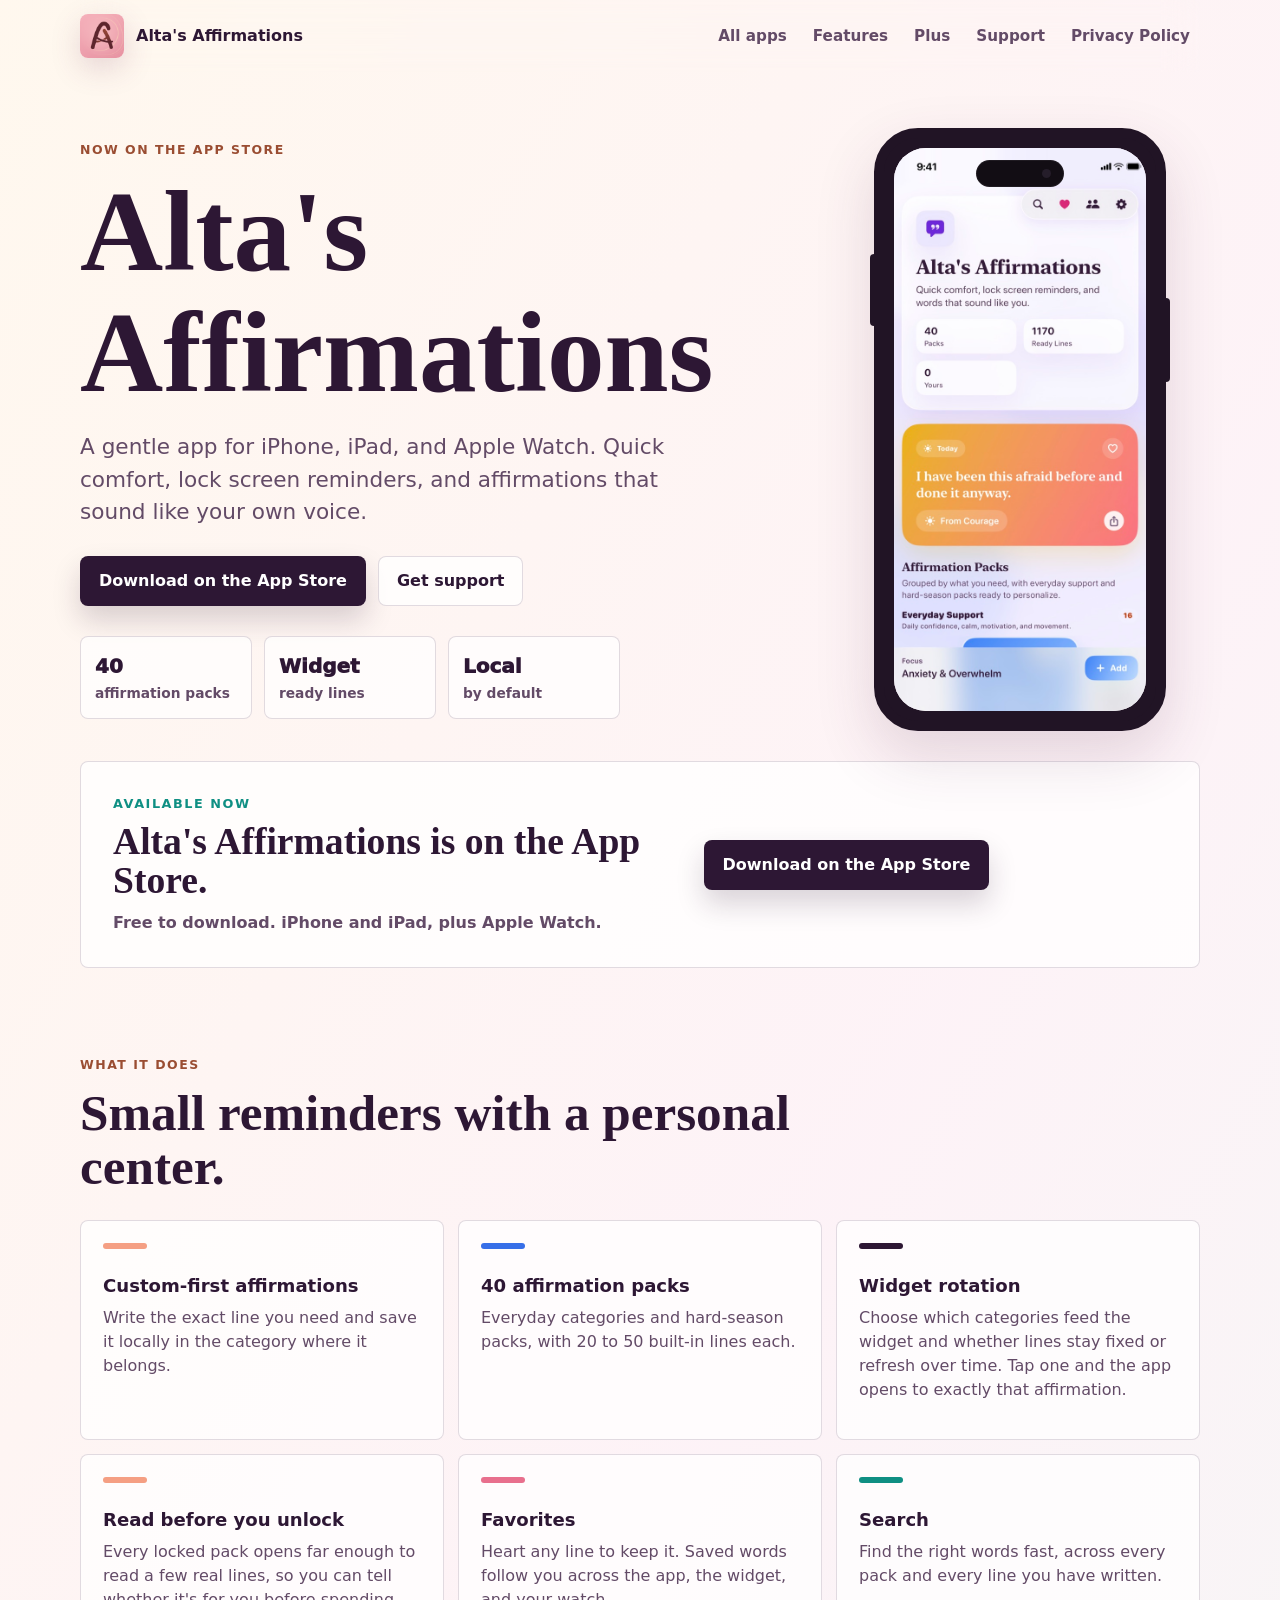
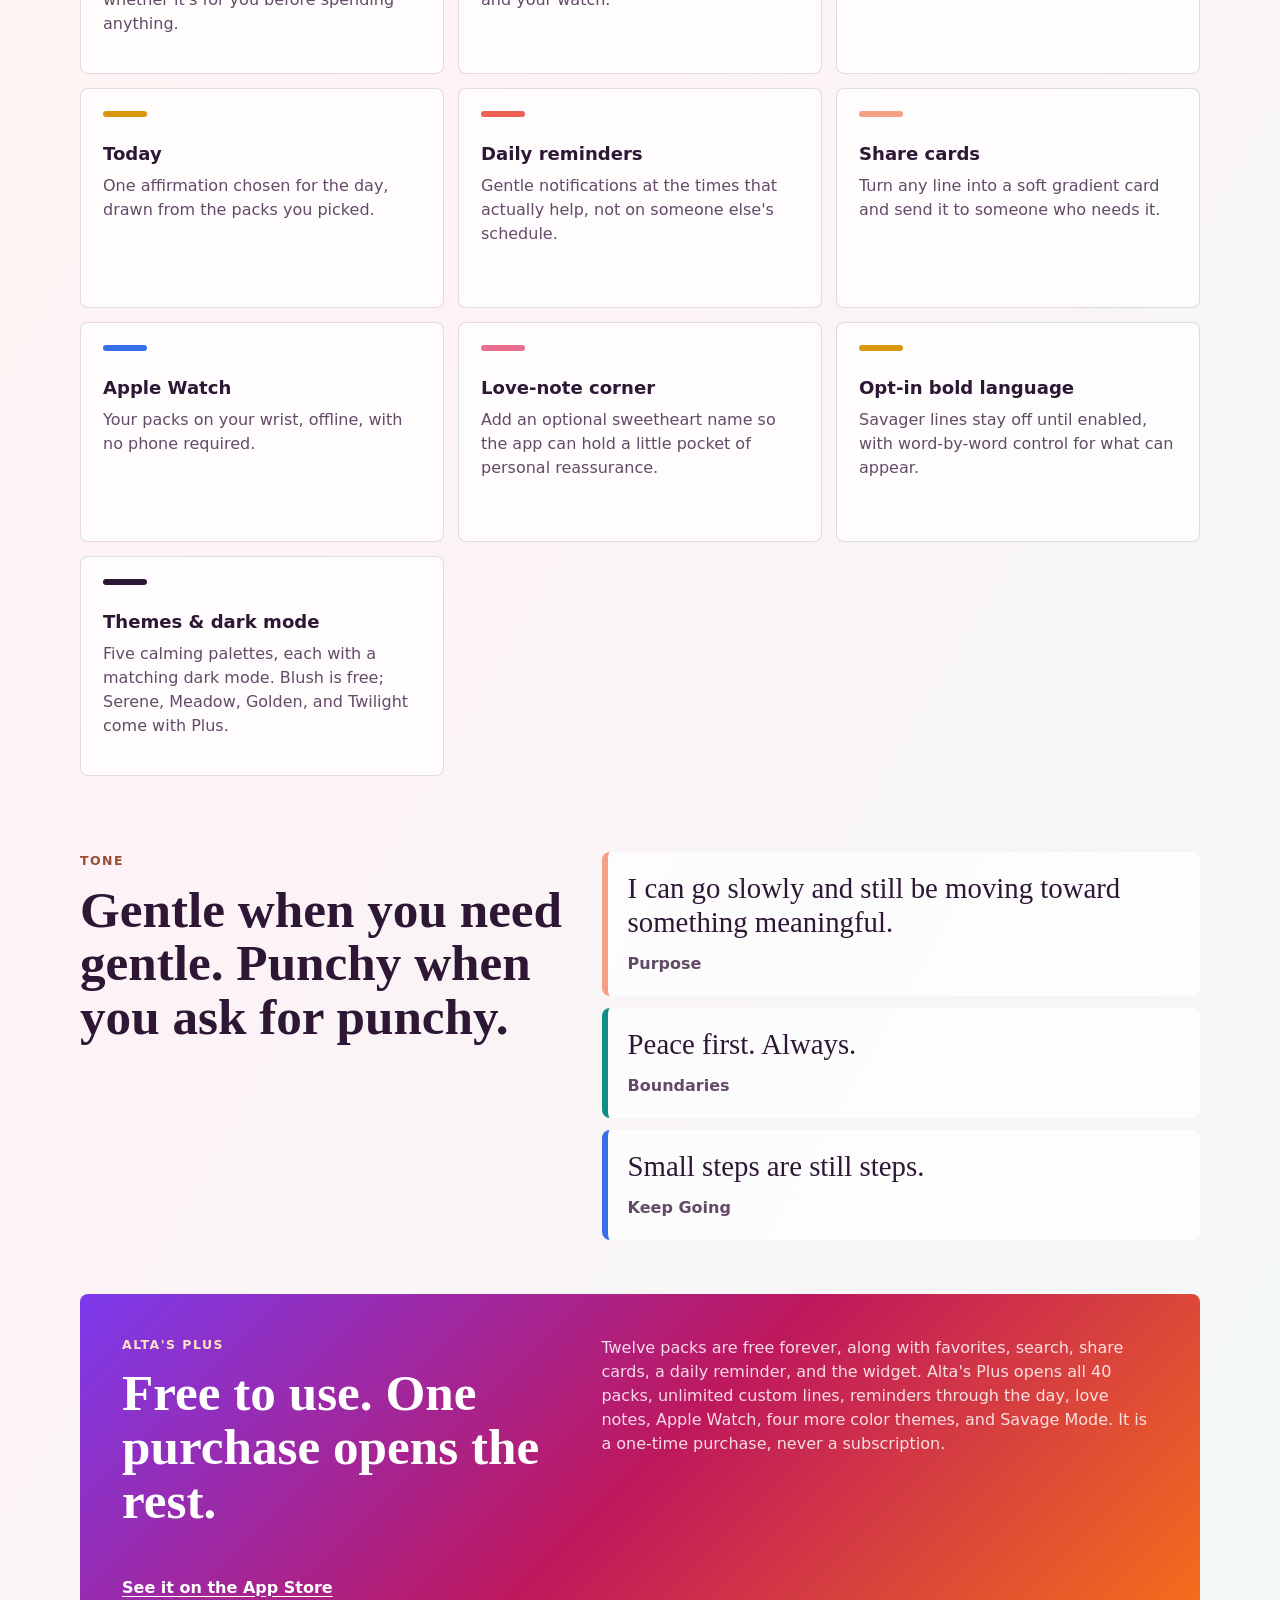
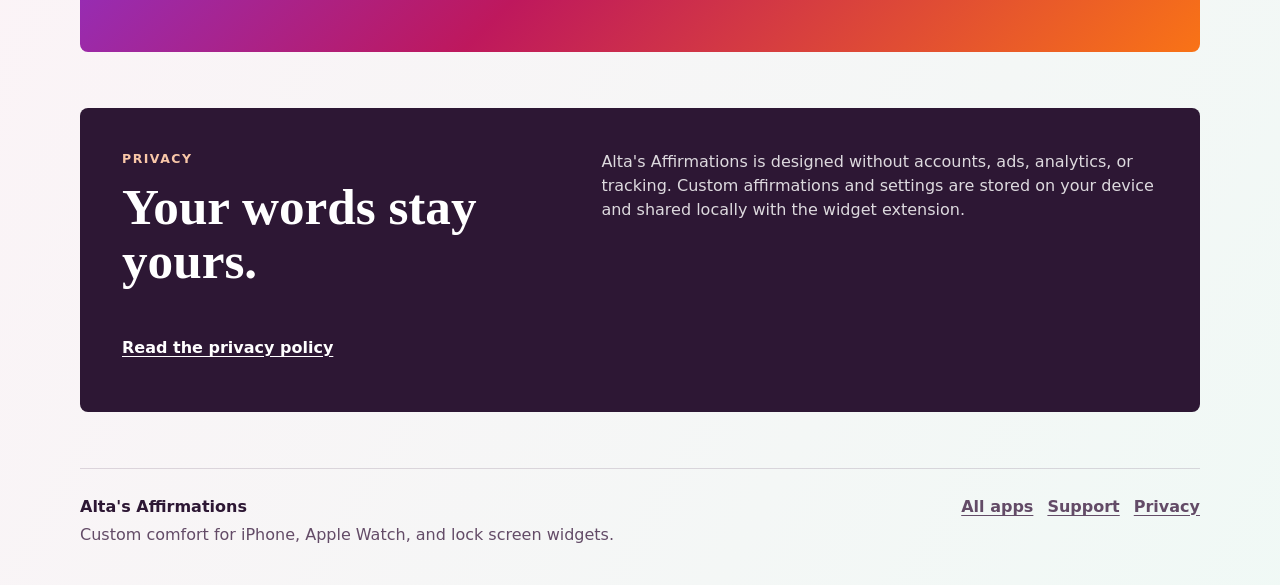
==== commit cf090732: "Wait, Did I? 1.3 is live: the weekly therapist summary; real app screens in the heroes; Not Beaten a" ====
--- a/alta.html
+++ b/alta.html
@@ -21,7 +21,7 @@
     <link rel="icon" href="assets/app-icon.png">
     <link rel="apple-touch-icon" href="assets/app-icon.png">
     <link rel="manifest" href="site.webmanifest">
-    <link rel="stylesheet" href="styles.css?v=studio-1">
+    <link rel="stylesheet" href="styles.css?v=studio-2">
   </head>
   <body>
     <a class="skip-link" href="#main">Skip to content</a>
@@ -72,31 +72,8 @@
         <div class="hero-visual" aria-label="Preview of Alta's Affirmations">
           <div class="phone-frame">
             <span class="phone-island" aria-hidden="true"></span>
-            <div class="phone-screen">
-              <div class="screen-top">
-                <img src="assets/app-icon.png" alt="" width="60" height="60">
-                <div>
-                  <p class="screen-kicker">Current focus</p>
-                  <p class="screen-title">Self-Worth</p>
-                </div>
-              </div>
-
-              <div class="affirmation-preview">
-                <p class="preview-tag">Widget ready</p>
-                <p class="preview-quote">I can stop auditioning for belonging.</p>
-              </div>
-
-              <div class="mini-grid" aria-hidden="true">
-                <span>Healing</span>
-                <span>Calm</span>
-                <span>Courage</span>
-                <span>Boundaries</span>
-              </div>
-
-              <div class="composer-preview" aria-hidden="true">
-                <span>Write your own</span>
-                <strong>42/96</strong>
-              </div>
+            <div class="phone-screen phone-screen--shot">
+              <img src="assets/shots/alta-hero.jpg" alt="Alta's Affirmations on iPhone: today's affirmation, “I have been this afraid before and done it anyway,” above the affirmation packs" width="600" height="1304">
             </div>
           </div>
         </div>
--- a/styles.css
+++ b/styles.css
@@ -946,6 +946,23 @@
     #eef8f6;
 }
 
+/* A real screen from the app, in place of the drawn mockup. The image is a
+   plain capture with a 9:41 status bar, so the frame's island sits over it as on
+   a phone. Doubled class so the 620px query's .phone-screen padding cannot win.
+   The file is not in this folder: publish-site.sh builds it from Studio Assets. */
+.phone-screen.phone-screen--shot {
+  padding: 0;
+  background: #f4eef2;
+}
+
+.phone-screen--shot img {
+  display: block;
+  width: 100%;
+  height: 100%;
+  object-fit: cover;
+  object-position: top center;
+}
+
 /* All-clear hero + mini checklist inside the phone mockup */
 .clear-hero {
   display: flex;
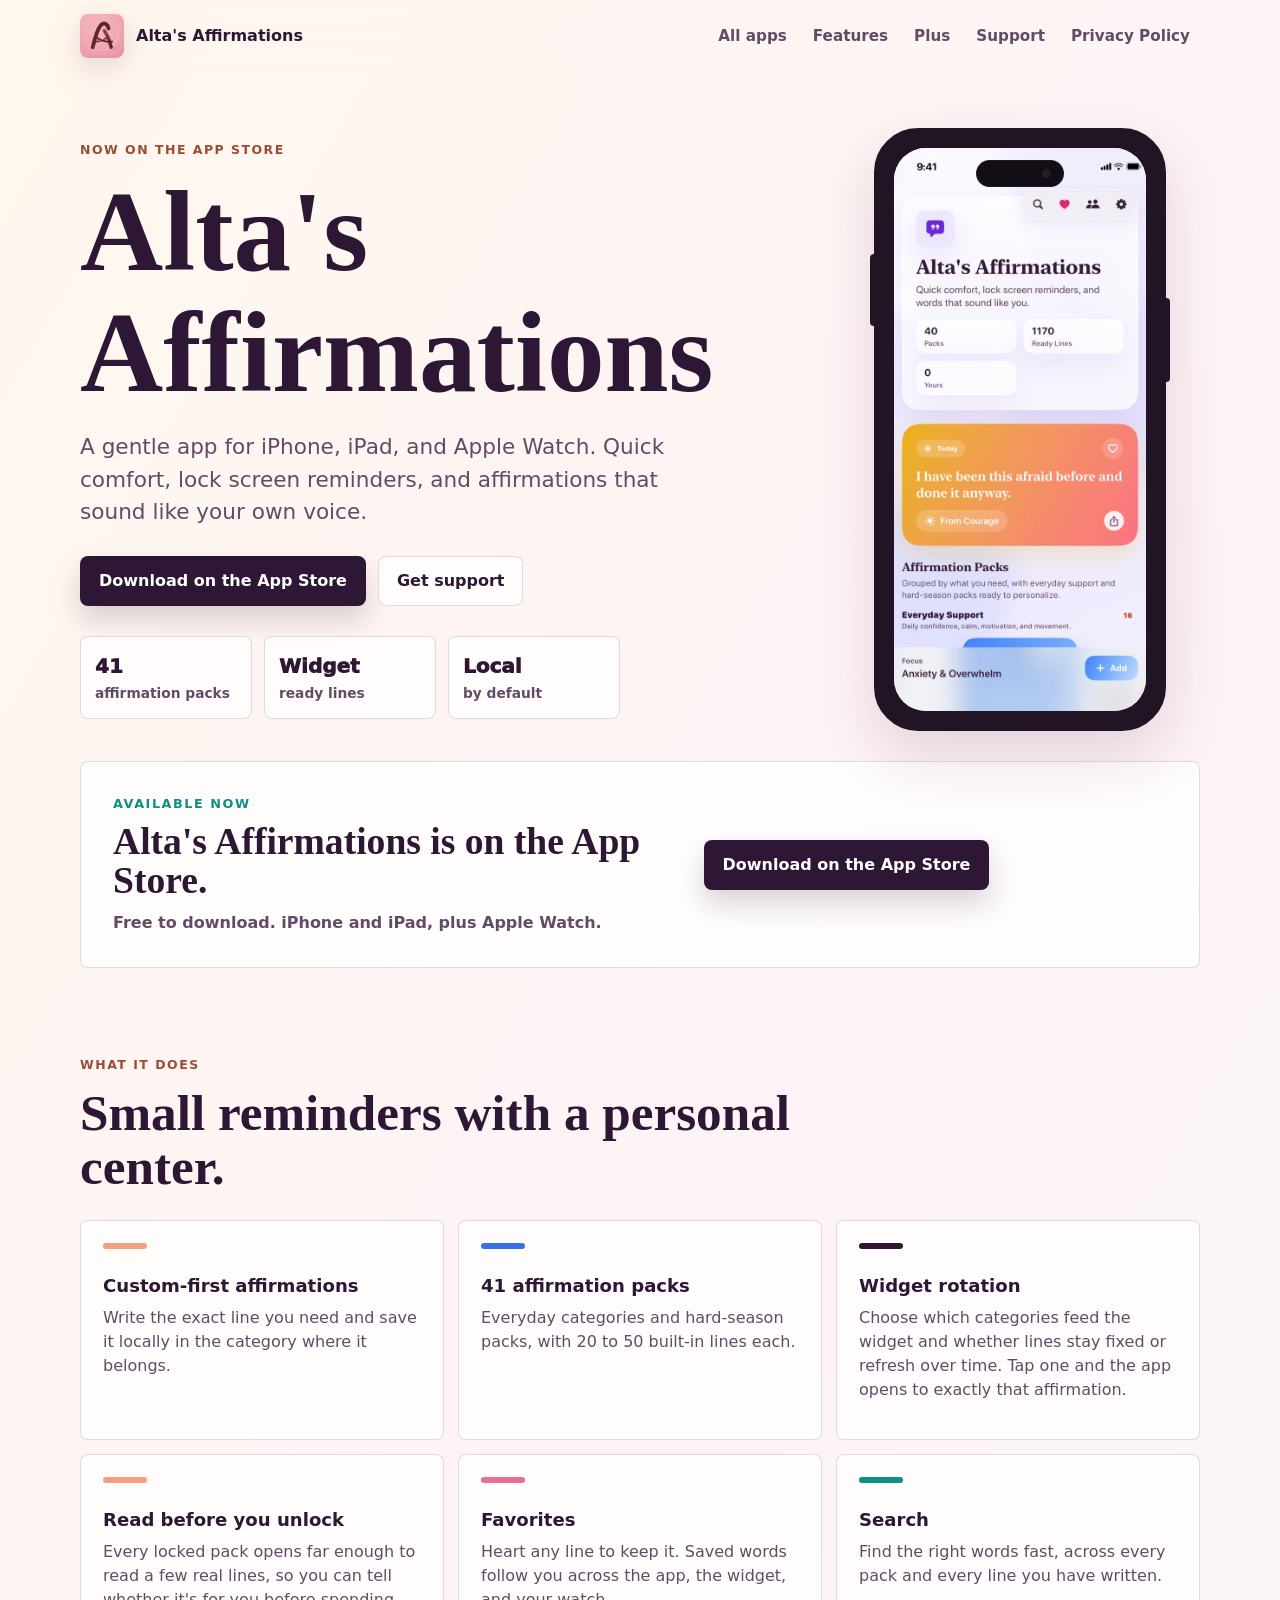
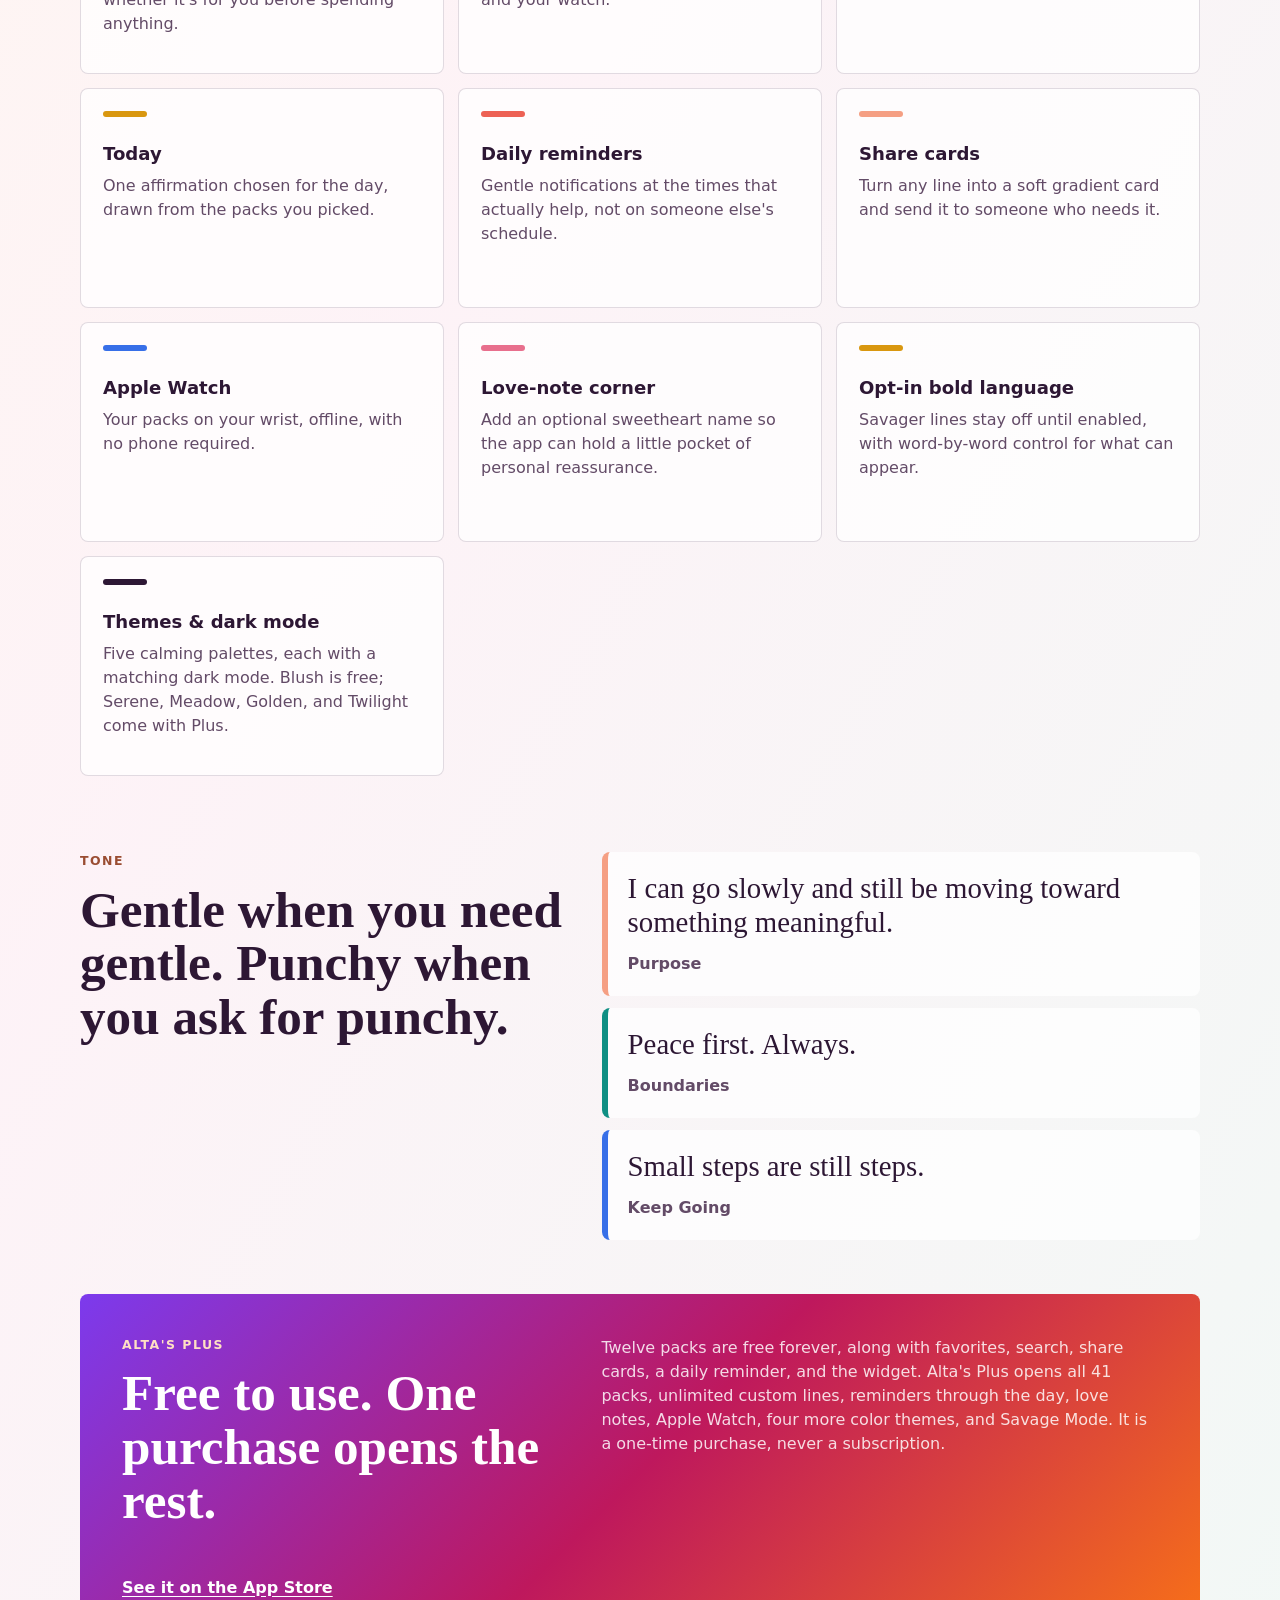
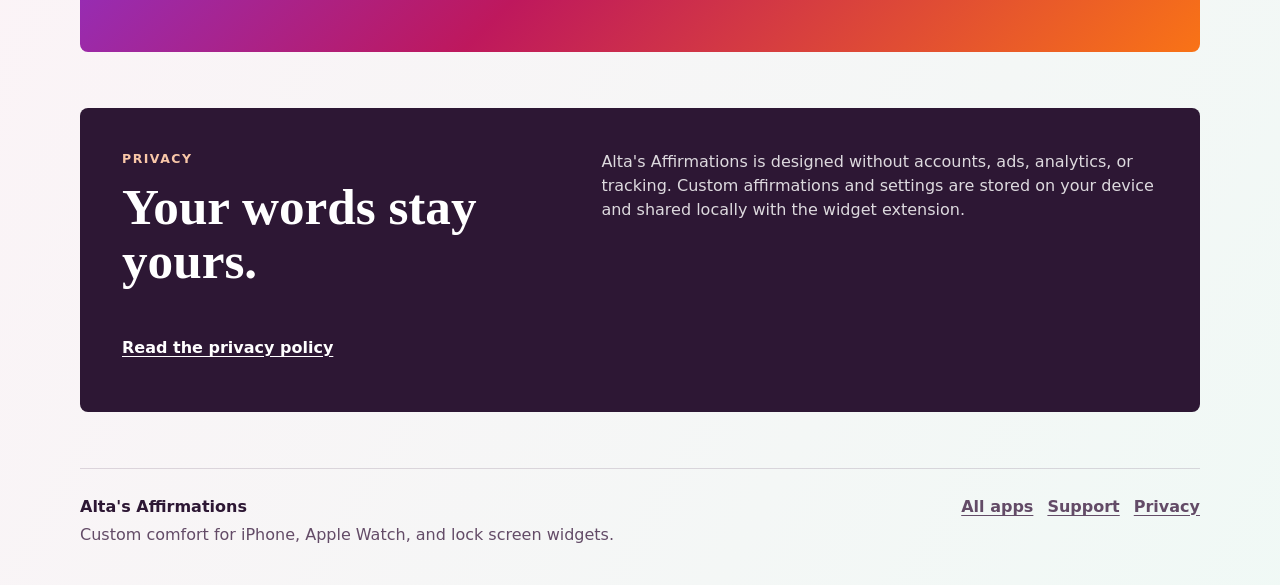
==== commit 8385e98b: "Alta's 2.7 is live: 41 affirmation packs" ====
--- a/alta.html
+++ b/alta.html
@@ -14,7 +14,7 @@
     <meta property="og:title" content="Alta's Affirmations">
     <meta
       property="og:description"
-      content="Custom affirmations, 40 life-event packs, lock screen widgets, and Apple Watch. Free to use, with a one-time unlock for the full library."
+      content="Custom affirmations, 41 life-event packs, lock screen widgets, and Apple Watch. Free to use, with a one-time unlock for the full library."
     >
     <meta property="og:type" content="website">
     <meta property="og:image" content="assets/app-icon.png">
@@ -55,7 +55,7 @@
           </div>
           <dl class="hero-stats" aria-label="App highlights">
             <div>
-              <dt>40</dt>
+              <dt>41</dt>
               <dd>affirmation packs</dd>
             </div>
             <div>
@@ -105,7 +105,7 @@
 
           <article class="feature-card">
             <span class="feature-mark mark-blue"></span>
-            <h3>40 affirmation packs</h3>
+            <h3>41 affirmation packs</h3>
             <p>Everyday categories and hard-season packs, with 20 to 50 built-in lines each.</p>
           </article>
 
@@ -204,7 +204,7 @@
           <h2>Free to use. One purchase opens the rest.</h2>
         </div>
         <p>
-          Twelve packs are free forever, along with favorites, search, share cards, a daily reminder, and the widget. Alta's Plus opens all 40 packs, unlimited custom lines, reminders through the day, love notes, Apple Watch, four more color themes, and Savage Mode. It is a one-time purchase, never a subscription.
+          Twelve packs are free forever, along with favorites, search, share cards, a daily reminder, and the widget. Alta's Plus opens all 41 packs, unlimited custom lines, reminders through the day, love notes, Apple Watch, four more color themes, and Savage Mode. It is a one-time purchase, never a subscription.
         </p>
         <a class="text-link" href="https://apps.apple.com/us/app/altas-affirmations/id6785084491" target="_blank" rel="noopener">See it on the App Store</a>
       </section>
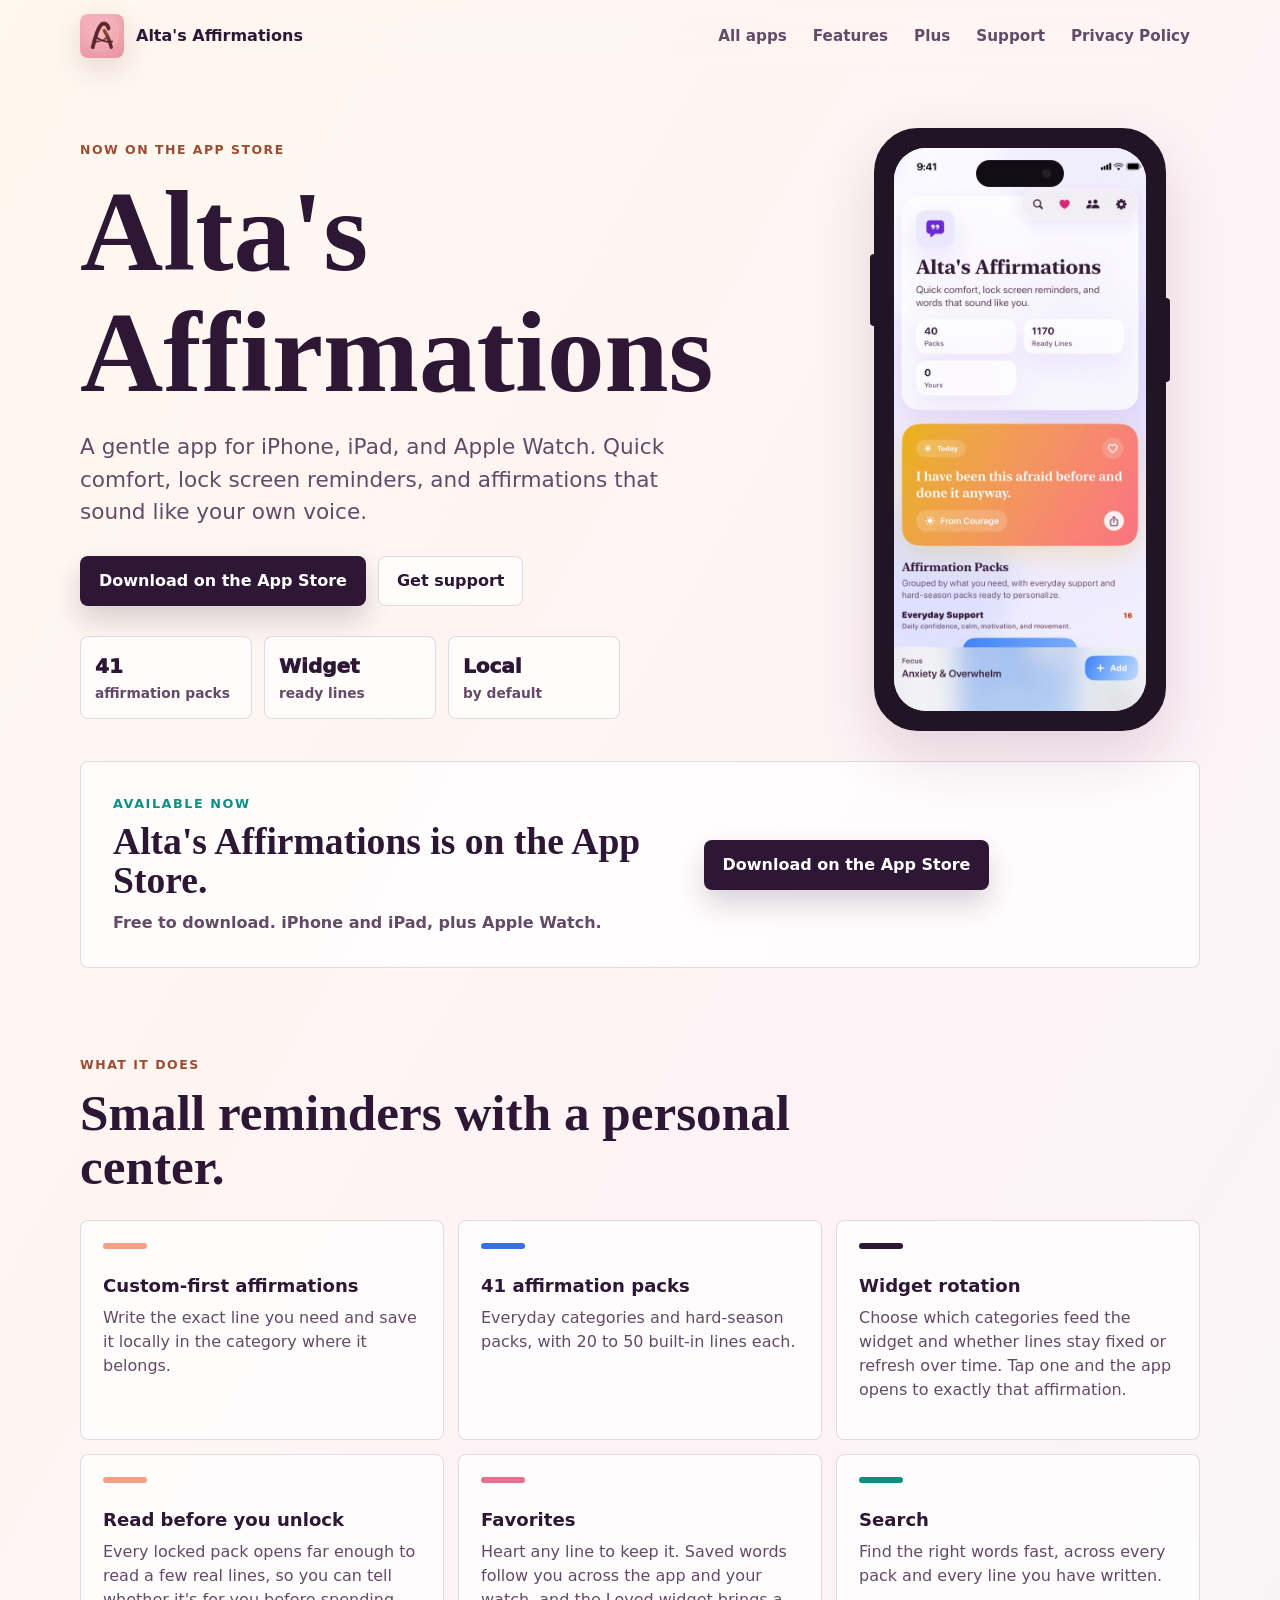
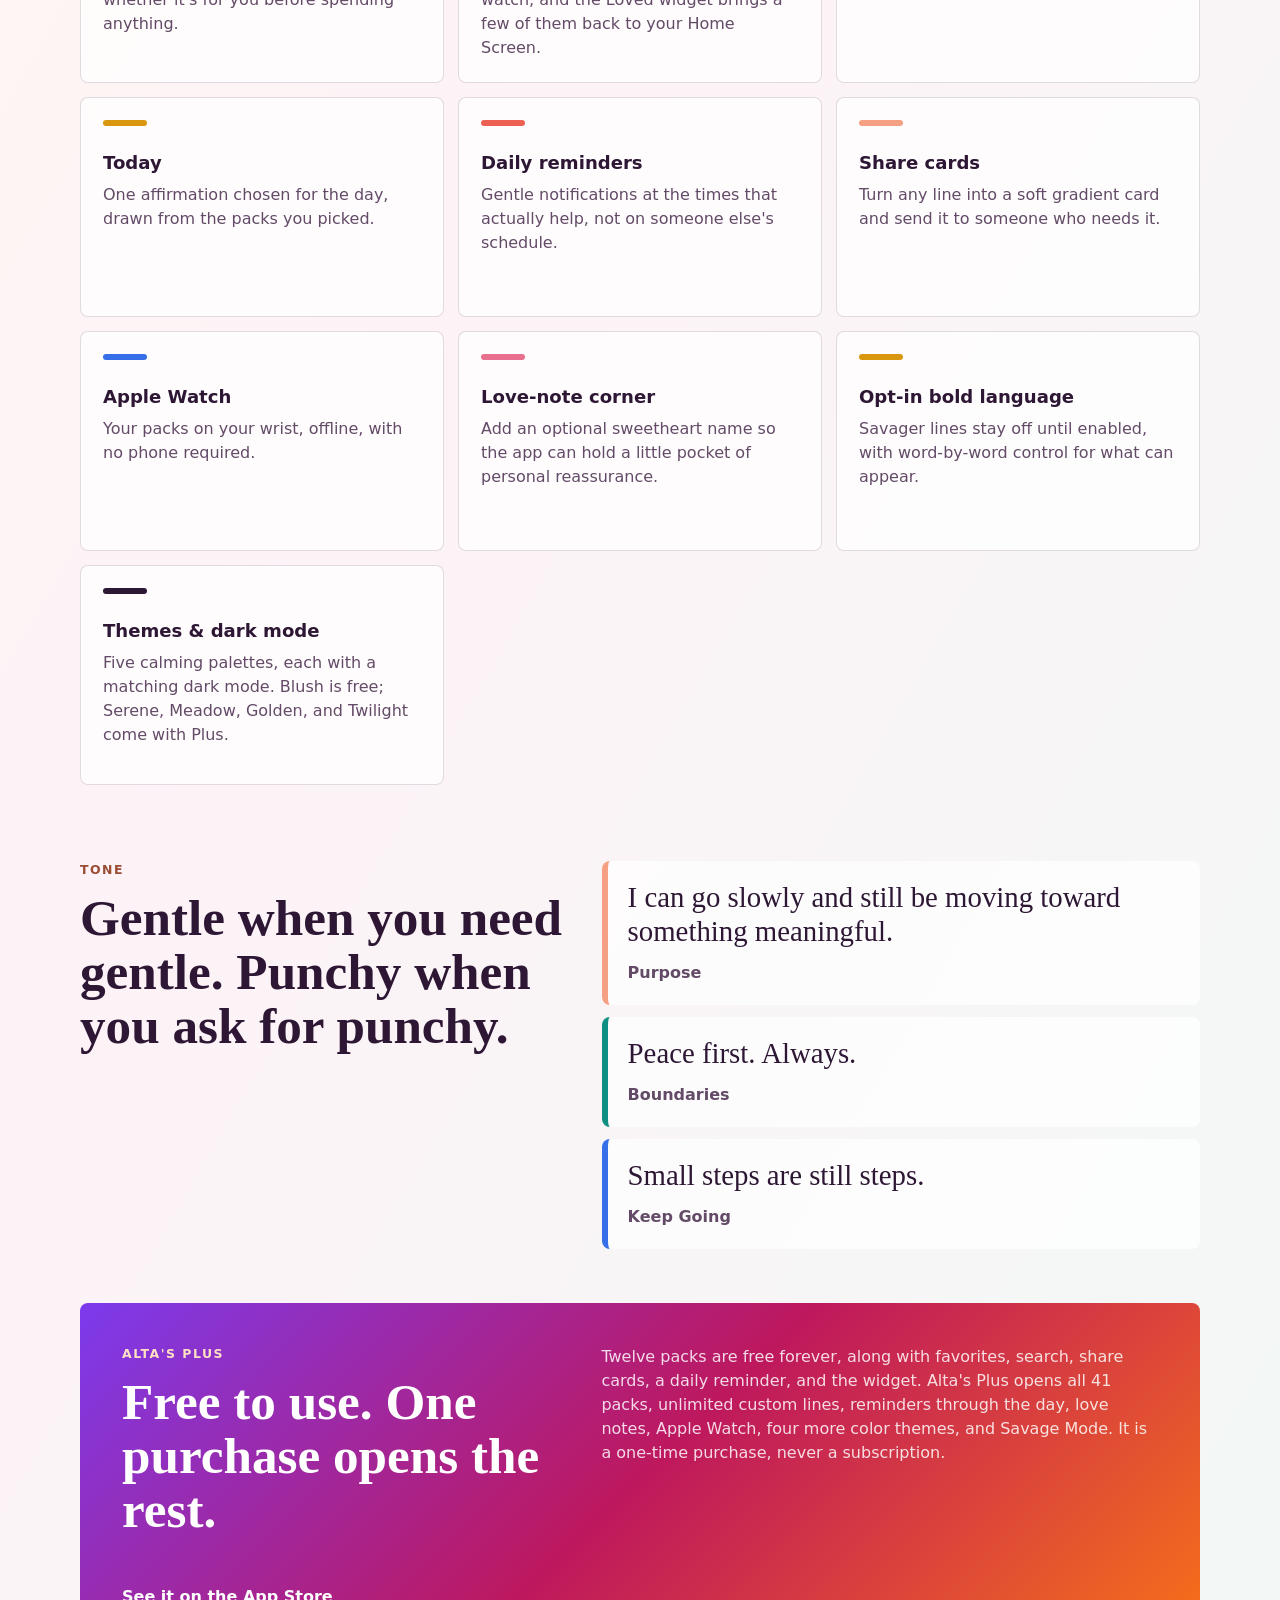
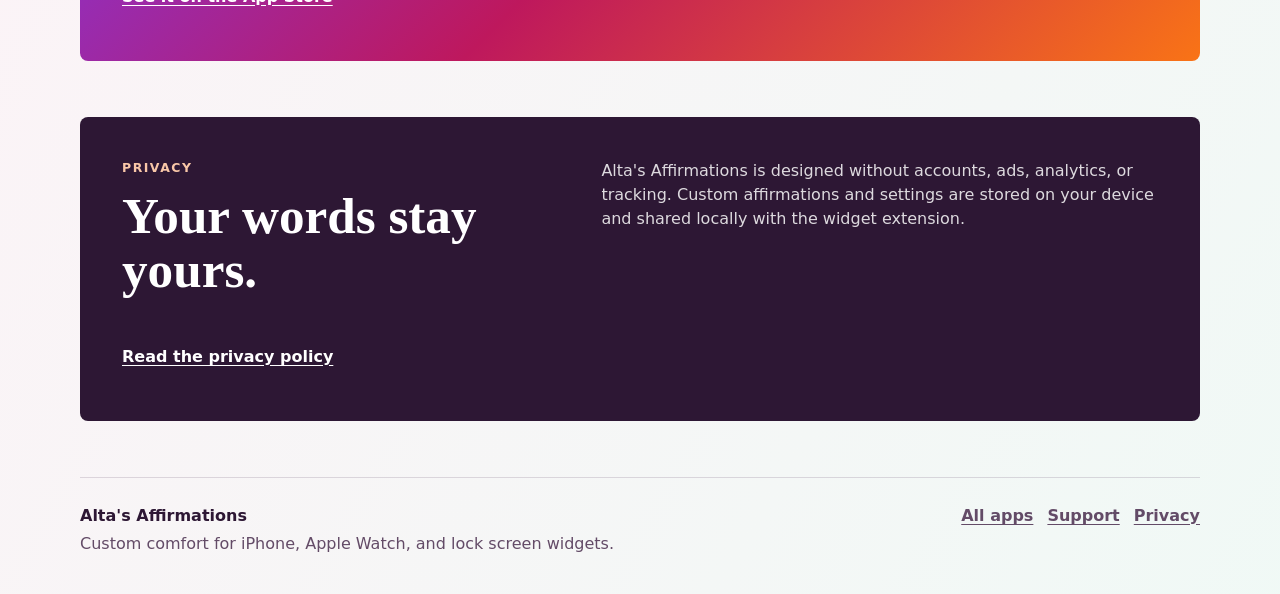
==== commit e468ef08: "Alta's 2.8 live: Favorites card names the Loved widget; privacy policy effective October 24, 2026" ====
--- a/alta.html
+++ b/alta.html
@@ -124,7 +124,7 @@
           <article class="feature-card">
             <span class="feature-mark mark-rose"></span>
             <h3>Favorites</h3>
-            <p>Heart any line to keep it. Saved words follow you across the app, the widget, and your watch.</p>
+            <p>Heart any line to keep it. Saved words follow you across the app and your watch, and the Loved widget brings a few of them back to your Home Screen.</p>
           </article>
 
           <article class="feature-card">
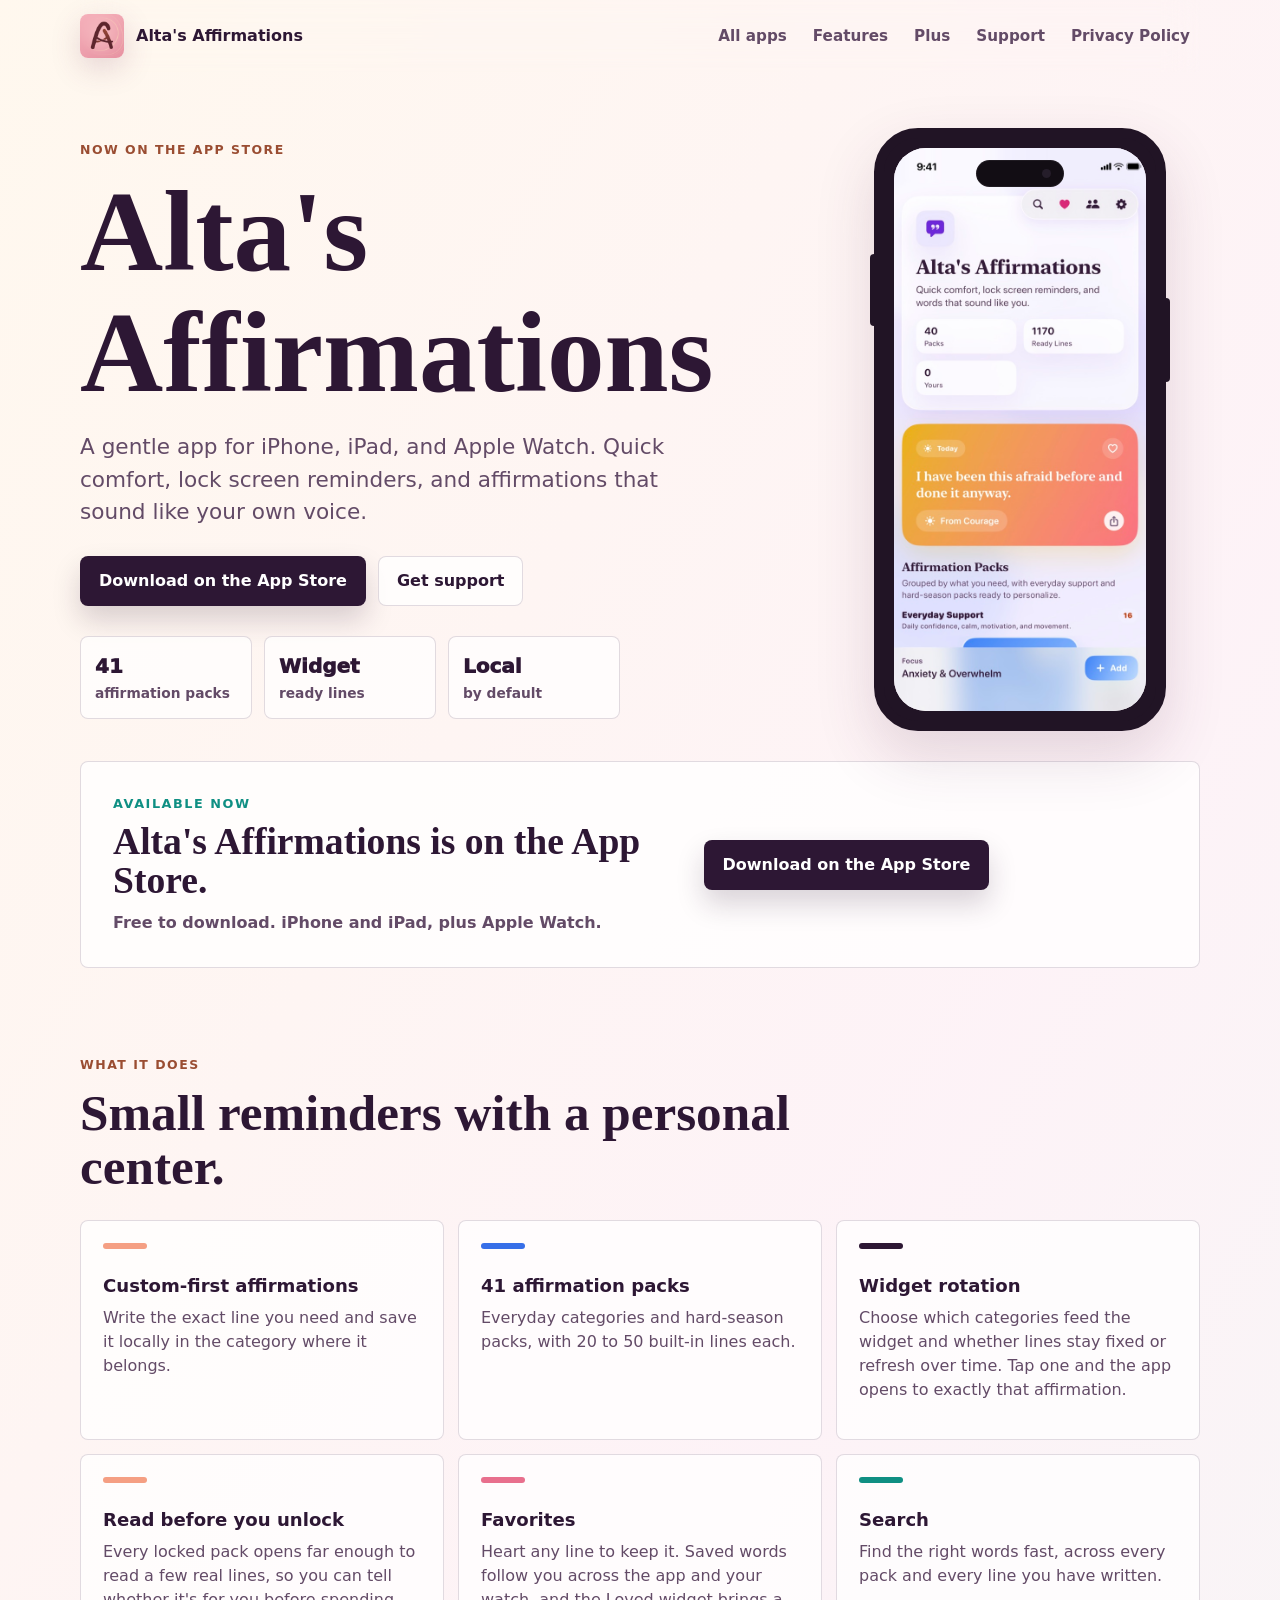
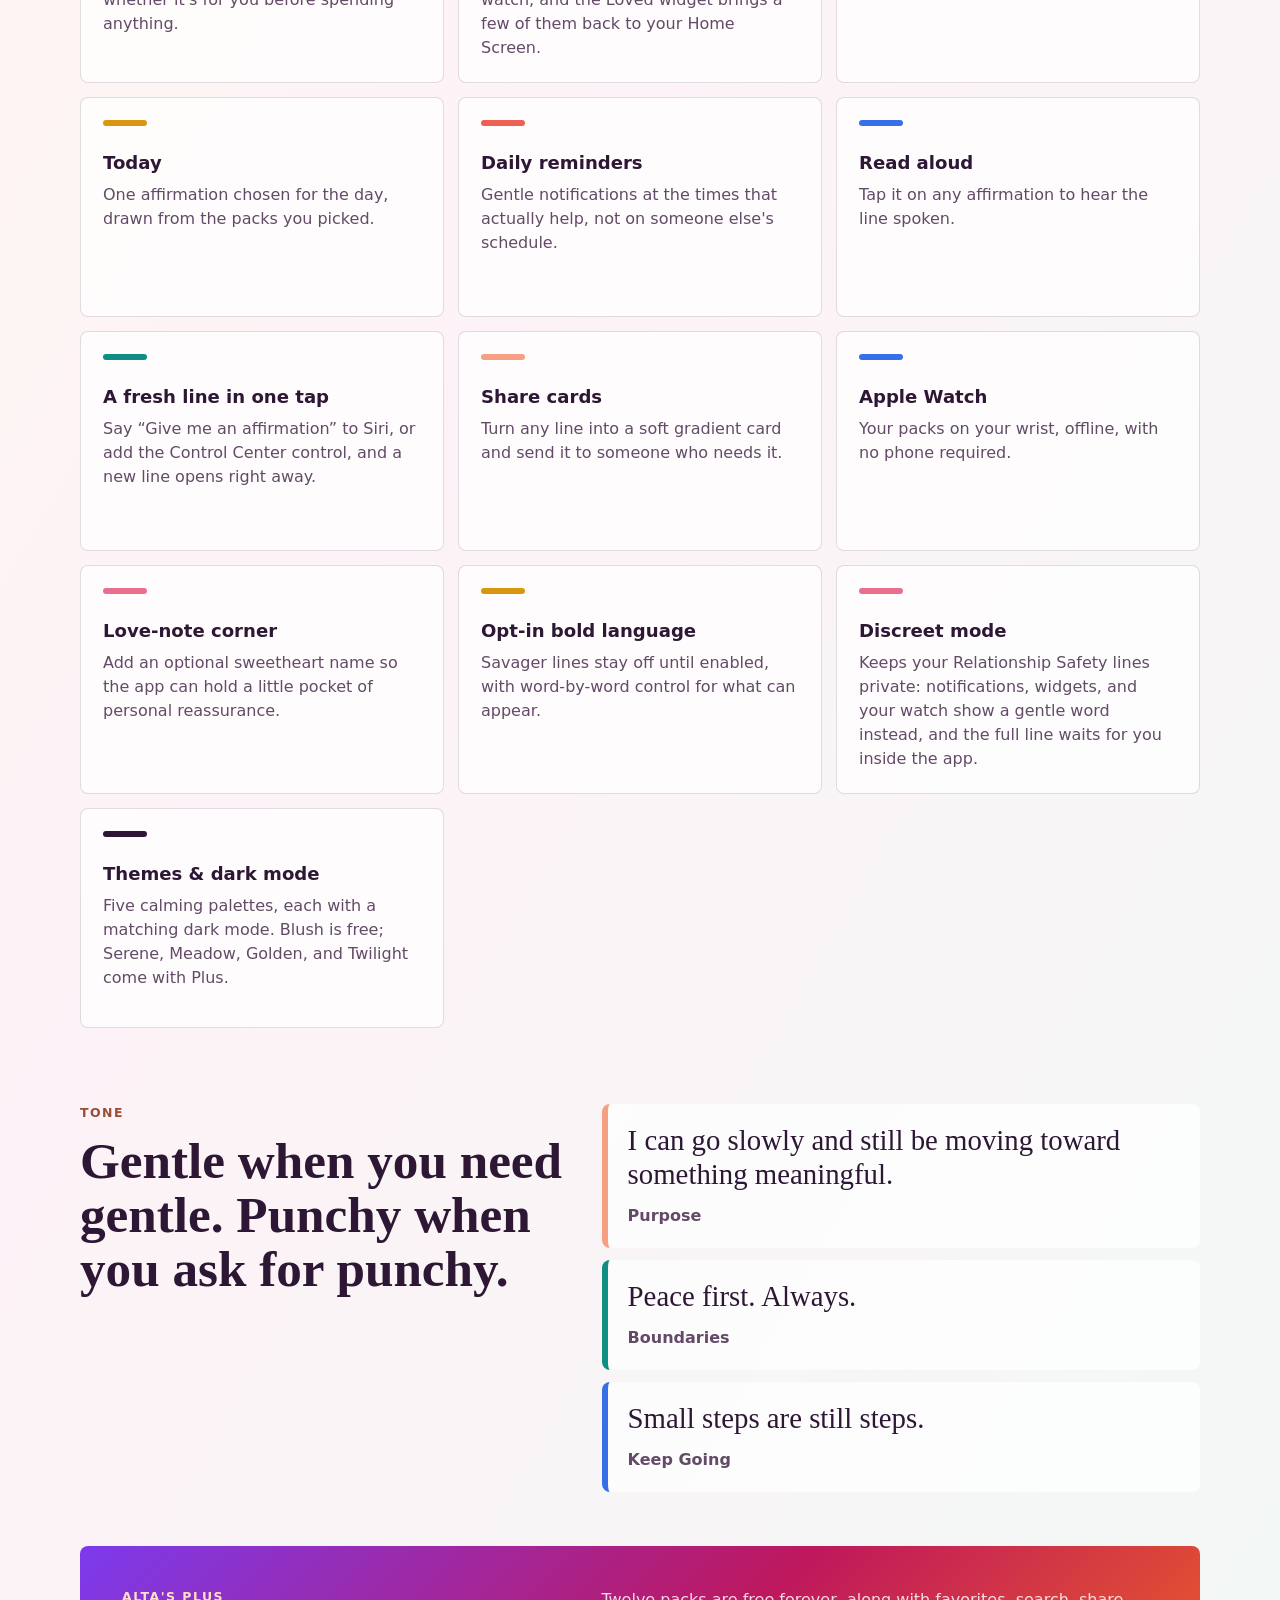
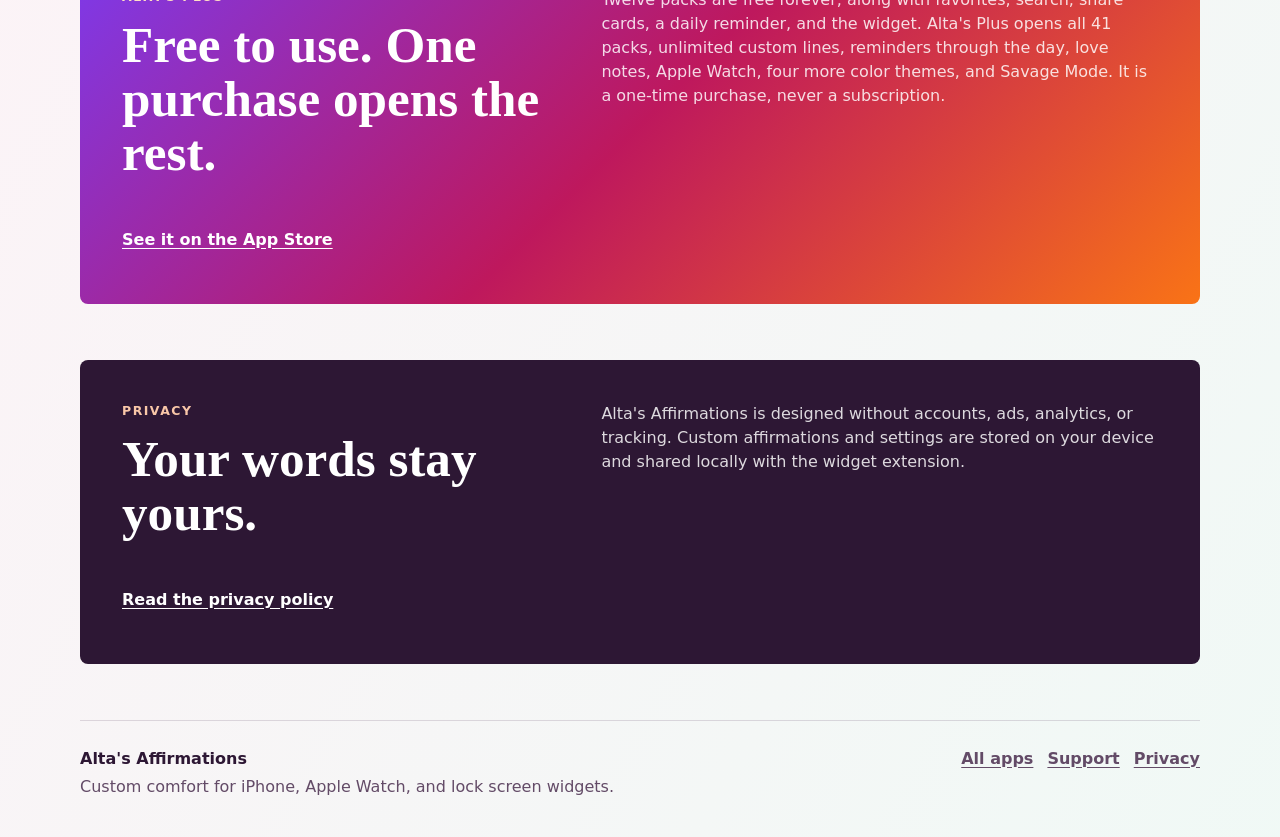
==== commit f125f378: "Alta's Affirmations 2.9 is live: read aloud, a fresh line in one tap, discreet mode" ====
--- a/alta.html
+++ b/alta.html
@@ -146,6 +146,18 @@
           </article>
 
           <article class="feature-card">
+            <span class="feature-mark mark-blue"></span>
+            <h3>Read aloud</h3>
+            <p>Tap it on any affirmation to hear the line spoken.</p>
+          </article>
+
+          <article class="feature-card">
+            <span class="feature-mark mark-teal"></span>
+            <h3>A fresh line in one tap</h3>
+            <p>Say &ldquo;Give me an affirmation&rdquo; to Siri, or add the Control Center control, and a new line opens right away.</p>
+          </article>
+
+          <article class="feature-card">
             <span class="feature-mark mark-peach"></span>
             <h3>Share cards</h3>
             <p>Turn any line into a soft gradient card and send it to someone who needs it.</p>
@@ -167,6 +179,12 @@
             <span class="feature-mark mark-gold"></span>
             <h3>Opt-in bold language</h3>
             <p>Savager lines stay off until enabled, with word-by-word control for what can appear.</p>
+          </article>
+
+          <article class="feature-card">
+            <span class="feature-mark mark-rose"></span>
+            <h3>Discreet mode</h3>
+            <p>Keeps your Relationship Safety lines private: notifications, widgets, and your watch show a gentle word instead, and the full line waits for you inside the app.</p>
           </article>
 
           <article class="feature-card">
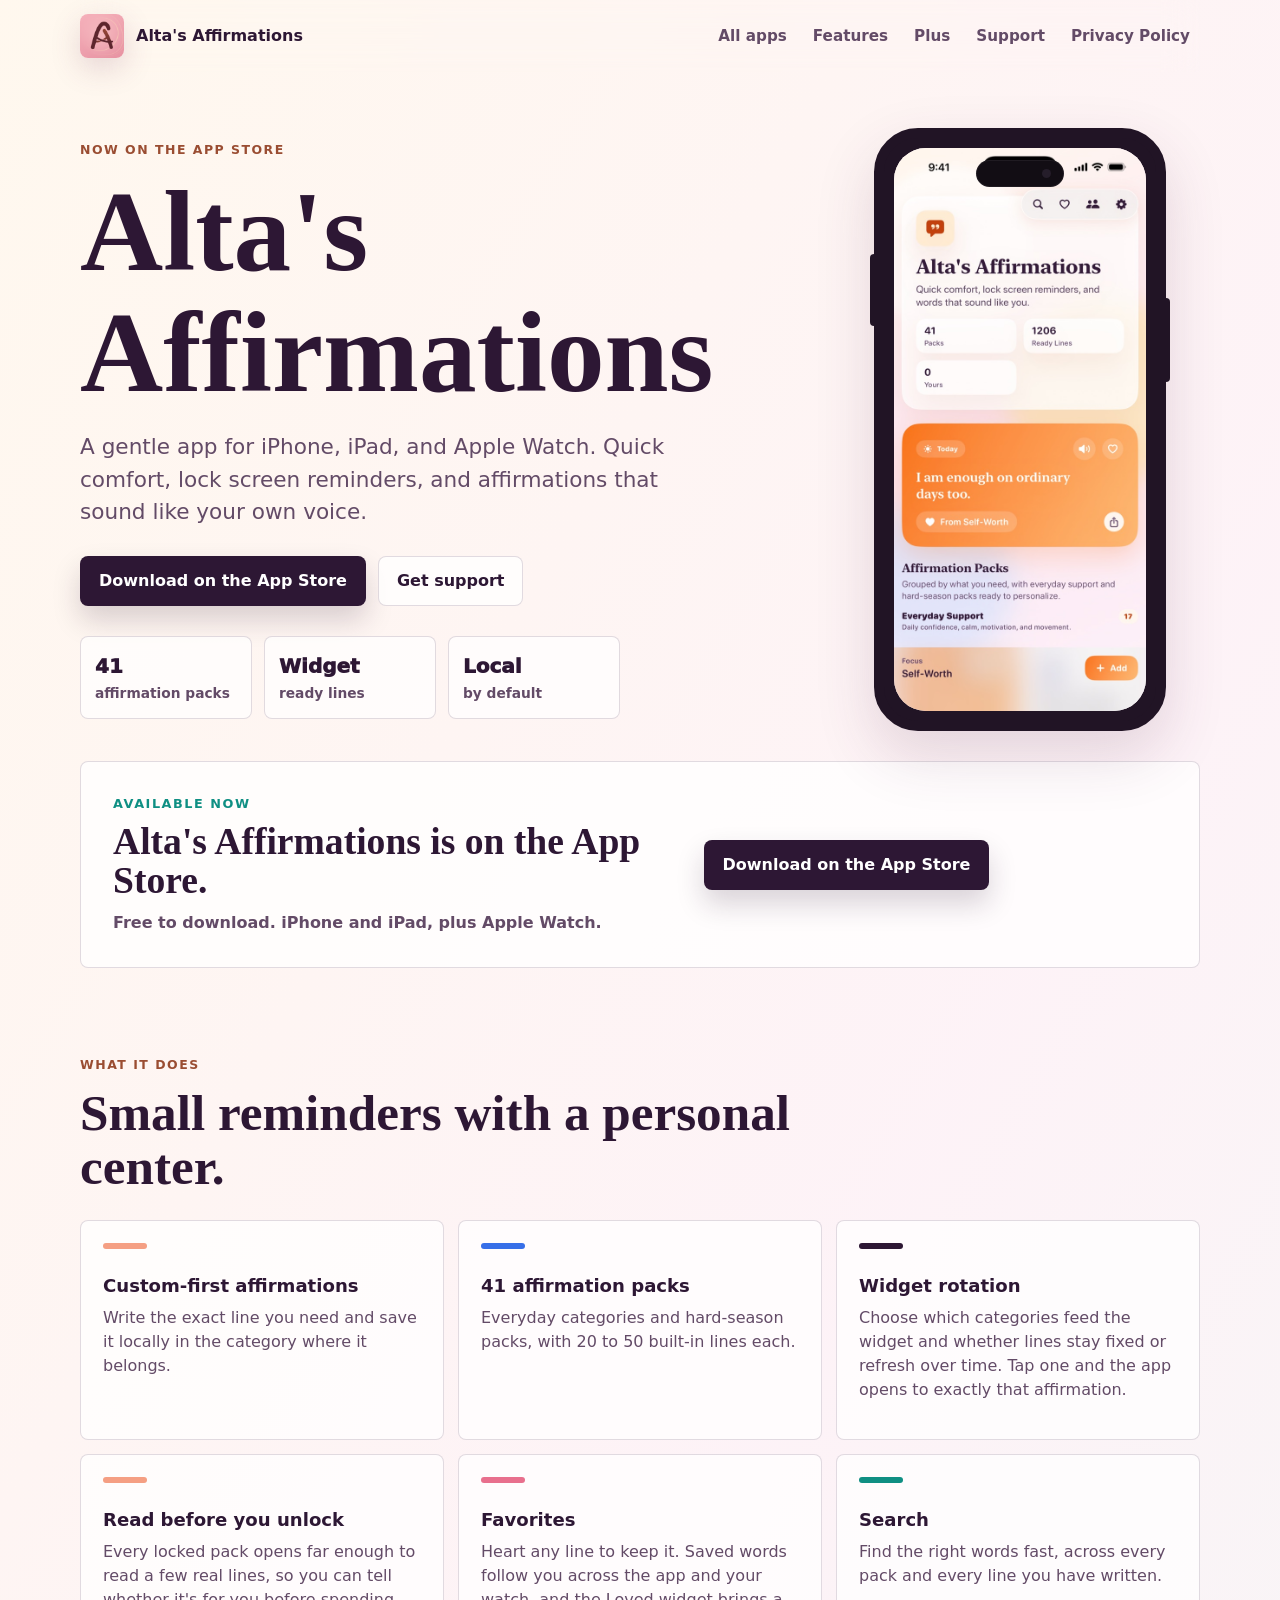
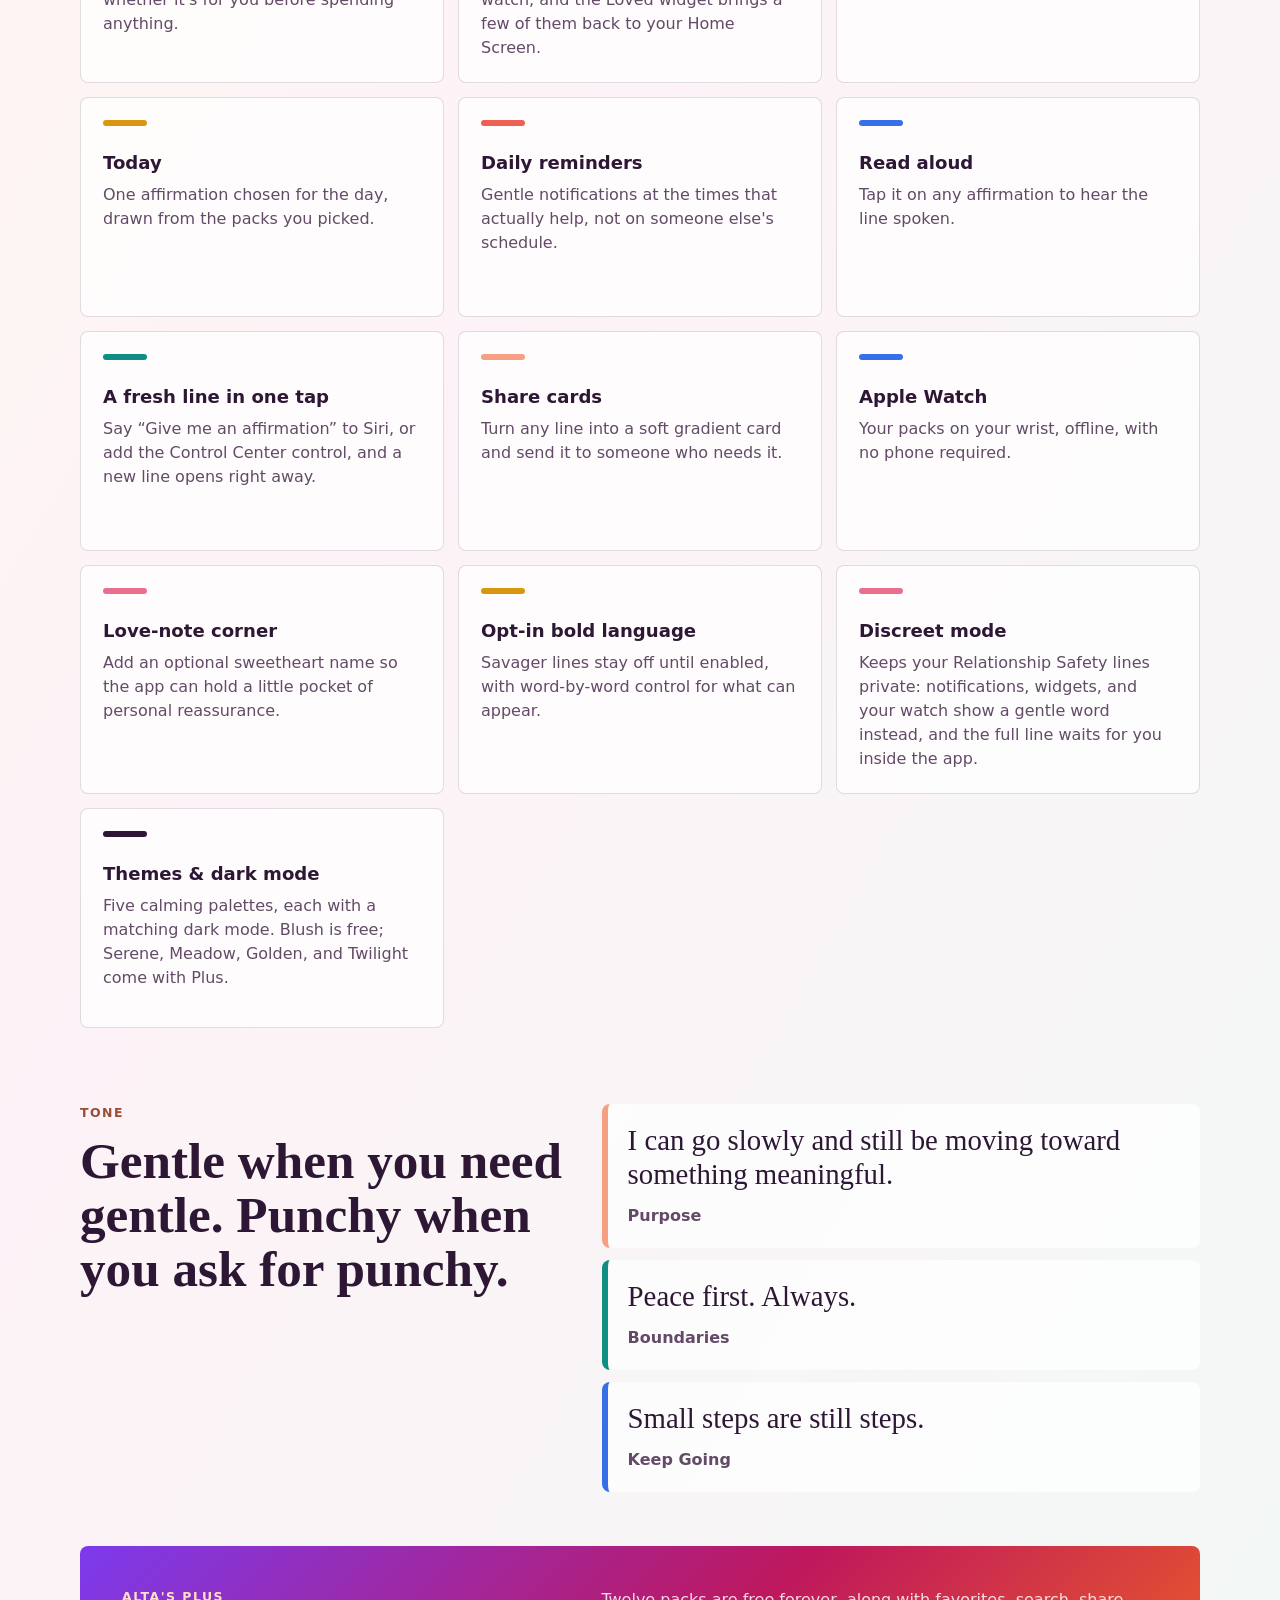
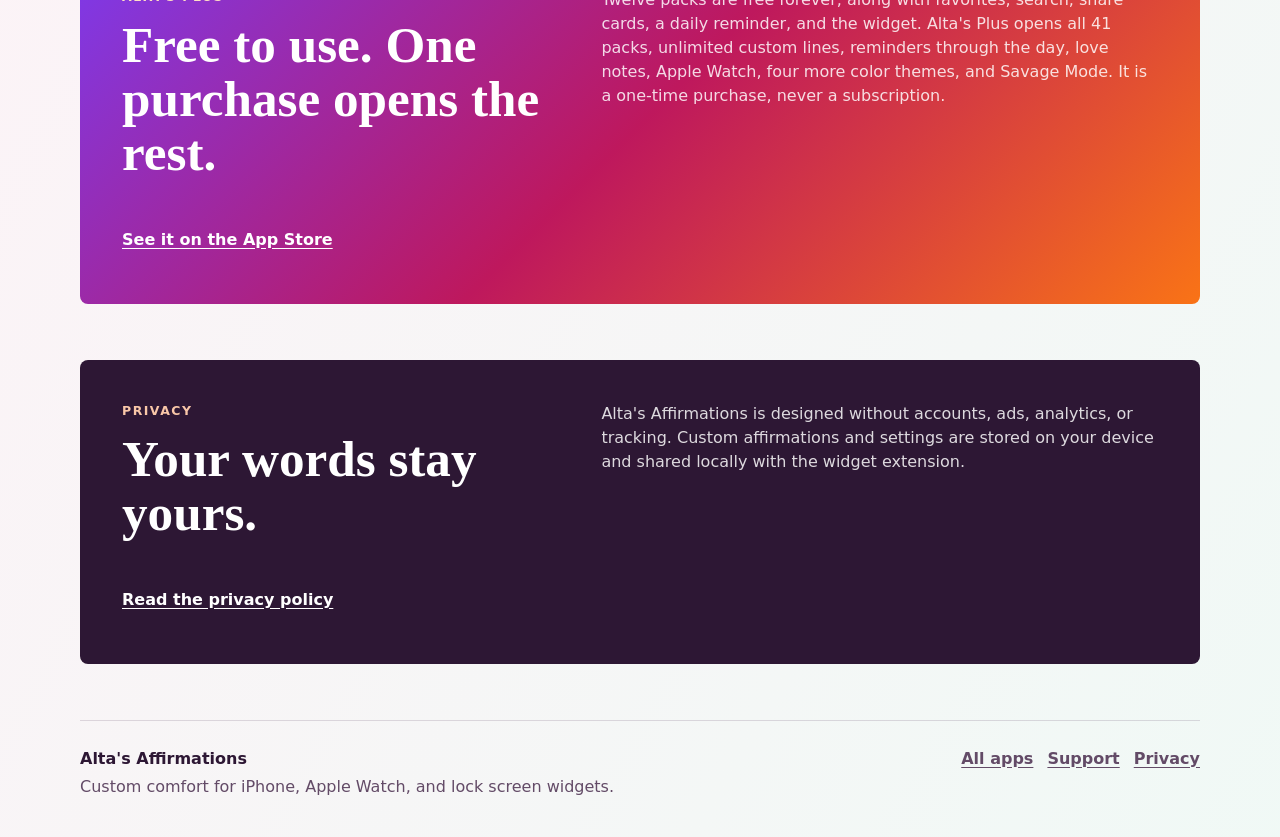
==== commit c1400b1d: "Update site" ====
--- a/alta.html
+++ b/alta.html
@@ -21,7 +21,7 @@
     <link rel="icon" href="assets/app-icon.png">
     <link rel="apple-touch-icon" href="assets/app-icon.png">
     <link rel="manifest" href="site.webmanifest">
-    <link rel="stylesheet" href="styles.css?v=studio-2">
+    <link rel="stylesheet" href="styles.css?v=studio-3">
   </head>
   <body>
     <a class="skip-link" href="#main">Skip to content</a>
@@ -73,7 +73,7 @@
           <div class="phone-frame">
             <span class="phone-island" aria-hidden="true"></span>
             <div class="phone-screen phone-screen--shot">
-              <img src="assets/shots/alta-hero.jpg" alt="Alta's Affirmations on iPhone: today's affirmation, “I have been this afraid before and done it anyway,” above the affirmation packs" width="600" height="1304">
+              <img src="assets/shots/alta-hero.jpg" alt="Alta's Affirmations on iPhone: 41 packs and 1,206 ready lines, then today's affirmation, “I am enough on ordinary days too,” above the affirmation packs" width="600" height="1304">
             </div>
           </div>
         </div>
--- a/styles.css
+++ b/styles.css
@@ -1213,3 +1213,72 @@
     flex-direction: column;
   }
 }
+
+/* ---- Reading cards (2026-11-03): the Not Beaten articles as previews ----
+   The app page shows all four in a 2x2 grid right after "What it does"; each
+   article ends with the other three under "Keep reading", after its download box.
+   One column on a phone, where most of this site is read. */
+.reading-grid {
+  display: grid;
+  grid-template-columns: repeat(2, minmax(0, 1fr));
+  gap: 14px;
+}
+
+.reading-grid--three {
+  grid-template-columns: repeat(3, minmax(0, 1fr));
+}
+
+.reading-card {
+  display: flex;
+  flex-direction: column;
+  border: 1px solid var(--line);
+  border-radius: 8px;
+  padding: 22px;
+  background: rgba(255, 255, 255, 0.74);
+  color: inherit;
+  text-decoration: none;
+  transition: border-color 0.15s ease, transform 0.15s ease;
+}
+
+.reading-card .feature-mark {
+  margin-bottom: 20px;
+}
+
+.reading-card p {
+  margin-bottom: 12px;
+  color: var(--muted);
+}
+
+.reading-card .text-link {
+  min-height: 0;
+  margin-top: auto;
+}
+
+.reading-card:hover,
+.reading-card:focus-visible {
+  border-color: var(--coral);
+  transform: translateY(-2px);
+}
+
+@media (prefers-reduced-motion: reduce) {
+  .reading-card {
+    transition: none;
+  }
+
+  .reading-card:hover,
+  .reading-card:focus-visible {
+    transform: none;
+  }
+}
+
+@media (max-width: 880px) {
+  .reading-grid--three {
+    grid-template-columns: 1fr;
+  }
+}
+
+@media (max-width: 620px) {
+  .reading-grid {
+    grid-template-columns: 1fr;
+  }
+}
